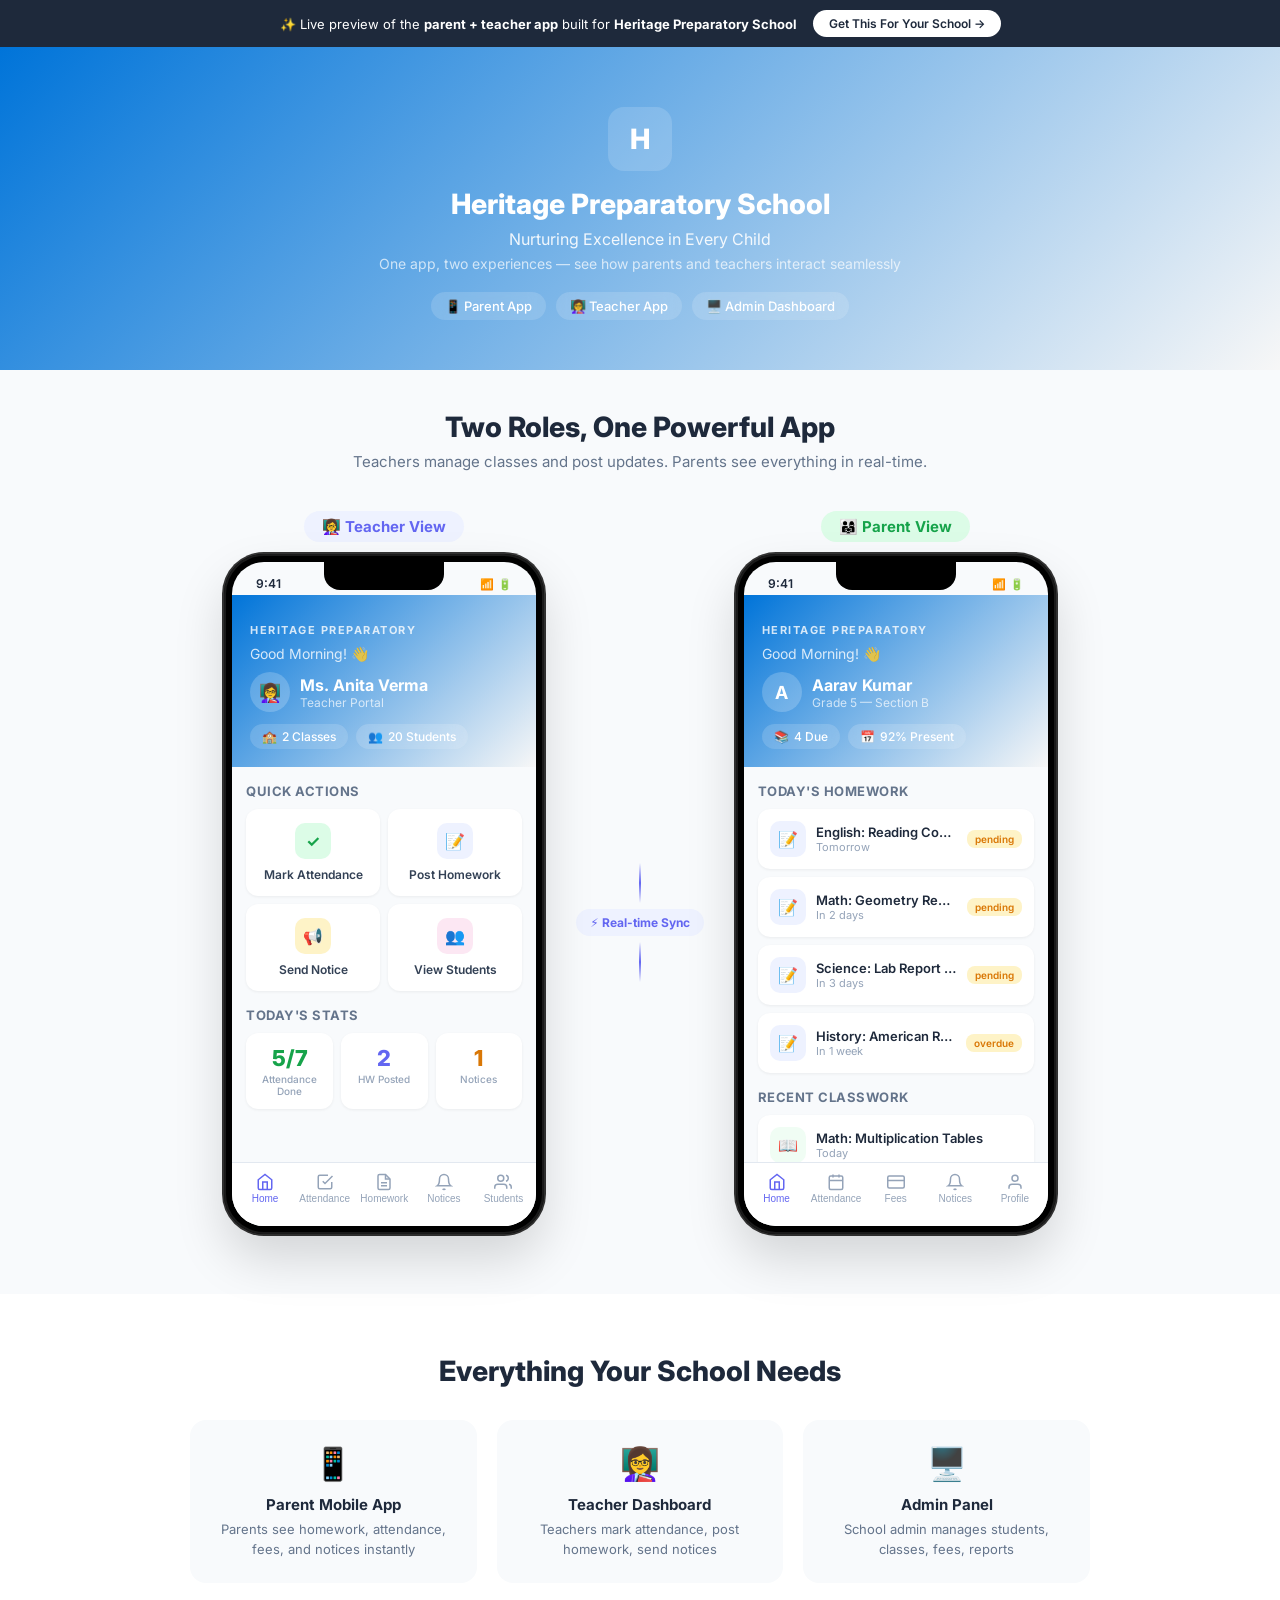
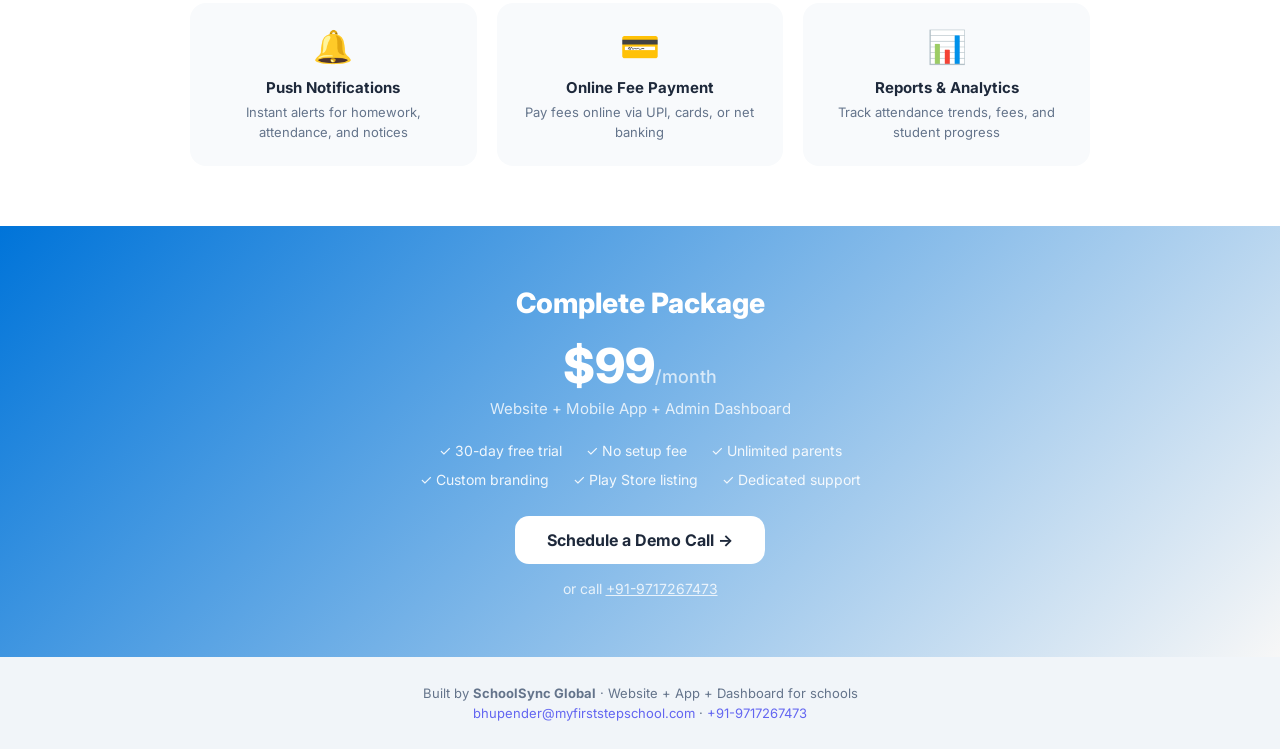
==== app/index.html @ 5dfe94e1 "Add app demo for Heritage Preparatory School" ====
<!DOCTYPE html>
<html lang="en">
<head>
  <meta charset="UTF-8">
  <meta name="viewport" content="width=device-width,initial-scale=1.0">
  <title>Heritage Preparatory School — App Preview</title>
  <meta name="description" content="See how the Heritage Preparatory School parent &amp; teacher app would look. Homework, attendance, fees, notices — all in one app.">
  <link rel="preconnect" href="https://fonts.googleapis.com">
  <link rel="preconnect" href="https://fonts.gstatic.com" crossorigin>
  <link href="https://fonts.googleapis.com/css2?family=Inter:wght@400;500;600;700;800&display=swap" rel="stylesheet">
  <link rel="stylesheet" href="/app/styles.css">
</head>
<body>
  <!-- Top banner -->
  <div class="demo-banner">
    <div class="banner-inner">
      <span>✨ Live preview of the <strong>parent + teacher app</strong> built for <strong>Heritage Preparatory School</strong></span>
      <a href="mailto:bhupender@myfirststepschool.com" class="banner-cta">Get This For Your School →</a>
    </div>
  </div>

  <!-- Hero section -->
  <div class="hero-section" style="background:linear-gradient(135deg,#0074D9,#F7F7F7)">
    <div class="hero-content">
      <div class="hero-logo" style="background:rgba(255,255,255,.15)">H</div>
      <h1>Heritage Preparatory School</h1>
      <p class="hero-tagline">Nurturing Excellence in Every Child</p>
      <p class="hero-desc">One app, two experiences — see how parents and teachers interact seamlessly</p>
      <div class="hero-badges">
        <span class="hero-badge">📱 Parent App</span>
        <span class="hero-badge">👩‍🏫 Teacher App</span>
        <span class="hero-badge">🖥️ Admin Dashboard</span>
      </div>
    </div>
  </div>

  <!-- Dual Phone Section -->
  <div class="phones-section">
    <div class="phones-header">
      <h2>Two Roles, One Powerful App</h2>
      <p>Teachers manage classes and post updates. Parents see everything in real-time.</p>
    </div>

    <div class="phones-container">
      <!-- TEACHER PHONE -->
      <div class="phone-wrapper">
        <div class="phone-label teacher-label">👩‍🏫 Teacher View</div>
        <div class="phone-frame" id="teacher-phone">
          <div class="phone-notch"></div>
          <div class="phone-screen">
            <div class="status-bar">
              <span class="time">9:41</span>
              <div class="status-icons"><span>📶</span><span>🔋</span></div>
            </div>

            <!-- Teacher: Dashboard -->
            <div class="app-screen active" data-screen="t-dashboard" data-phone="teacher">
              <div class="screen-hero" style="background:linear-gradient(135deg,#0074D9,#F7F7F7)">
                <div class="app-name-bar">Heritage Preparatory</div>
                <div class="hero-greeting">Good Morning! 👋</div>
                <div class="hero-student">
                  <div class="student-avatar">👩‍🏫</div>
                  <div>
                    <div class="student-name">Ms. Anita Verma</div>
                    <div class="student-class">Teacher Portal</div>
                  </div>
                </div>
                <div class="hero-chips">
                  <div class="glass-chip"><span>🏫</span> 2 Classes</div>
                  <div class="glass-chip"><span>👥</span> 20 Students</div>
                </div>
              </div>
              <div class="screen-body">
                <div class="section-label">Quick Actions</div>
                <div class="quick-actions">
                  <div class="action-card" data-goto="t-attendance">
                    <div class="action-icon" style="background:#DCFCE7;color:#16A34A">✓</div>
                    <span>Mark Attendance</span>
                  </div>
                  <div class="action-card" data-goto="t-homework">
                    <div class="action-icon" style="background:#EEF2FF;color:#6366F1">📝</div>
                    <span>Post Homework</span>
                  </div>
                  <div class="action-card" data-goto="t-notices">
                    <div class="action-icon" style="background:#FEF3C7;color:#D97706">📢</div>
                    <span>Send Notice</span>
                  </div>
                  <div class="action-card" data-goto="t-students">
                    <div class="action-icon" style="background:#FCE7F3;color:#DB2777">👥</div>
                    <span>View Students</span>
                  </div>
                </div>
                <div class="section-label" style="margin-top:16px">Today's Stats</div>
                <div class="stats-row">
                  <div class="stat-card"><div class="stat-num" style="color:#16A34A">5/7</div><div class="stat-lbl">Attendance Done</div></div>
                  <div class="stat-card"><div class="stat-num" style="color:#6366F1">2</div><div class="stat-lbl">HW Posted</div></div>
                  <div class="stat-card"><div class="stat-num" style="color:#D97706">1</div><div class="stat-lbl">Notices</div></div>
                </div>
              </div>
            </div>

            <!-- Teacher: Mark Attendance -->
            <div class="app-screen" data-screen="t-attendance" data-phone="teacher">
              <div class="screen-hero compact" style="background:linear-gradient(135deg,#0074D9,#F7F7F7)">
                <div class="app-name-bar">Heritage Preparatory</div>
                <div class="screen-title">Mark Attendance</div>
                <div class="screen-subtitle">Sunday, May 24, 2026</div>
              </div>
              <div class="screen-body">
                <div class="class-selector"><div class="class-chip active">Grade 3-A</div><div class="class-chip">Grade 3-B</div><div class="class-chip">Grade 4-A</div></div>
                <div class="attendance-toolbar">
                  <button class="att-btn present-btn">All Present</button>
                  <button class="att-btn absent-btn">All Absent</button>
                </div>
                <div id="teacher-attendance-list" class="card-list"></div>
              </div>
            </div>

            <!-- Teacher: Post Homework -->
            <div class="app-screen" data-screen="t-homework" data-phone="teacher">
              <div class="screen-hero compact" style="background:linear-gradient(135deg,#0074D9,#F7F7F7)">
                <div class="app-name-bar">Heritage Preparatory</div>
                <div class="screen-title">Homework</div>
                <div class="screen-subtitle">Post &amp; Manage</div>
              </div>
              <div class="screen-body">
                <div class="form-area">
                  <div class="form-group"><label class="form-label">Class</label><div class="form-select">Grade 3 — Section A</div></div>
                  <div class="form-group"><label class="form-label">Subject</label><div class="form-select">Mathematics</div></div>
                  <div class="form-group"><label class="form-label">Title</label><div class="form-input-demo">Chapter 5 — Fractions Practice</div></div>
                  <div class="form-group"><label class="form-label">Due Date</label><div class="form-input-demo">Tomorrow</div></div>
                  <button class="submit-btn" style="background:#0074D9">📤 Post Homework</button>
                </div>
                <div class="section-label" style="margin-top:16px">Recently Posted</div>
                <div id="teacher-hw-list" class="card-list"></div>
              </div>
            </div>

            <!-- Teacher: Send Notice -->
            <div class="app-screen" data-screen="t-notices" data-phone="teacher">
              <div class="screen-hero compact" style="background:linear-gradient(135deg,#0074D9,#F7F7F7)">
                <div class="app-name-bar">Heritage Preparatory</div>
                <div class="screen-title">Notices</div>
                <div class="screen-subtitle">Post Announcements</div>
              </div>
              <div class="screen-body">
                <div class="form-area">
                  <div class="form-group"><label class="form-label">Target</label><div class="class-selector"><div class="class-chip active">All Classes</div><div class="class-chip">3-A</div><div class="class-chip">3-B</div></div></div>
                  <div class="form-group"><label class="form-label">Title</label><div class="form-input-demo">Annual Day Celebration</div></div>
                  <div class="form-group"><label class="form-label">Message</label><div class="form-textarea-demo">Our Annual Day will be held on June 15th. All parents are invited.</div></div>
                  <button class="submit-btn" style="background:#0074D9">📢 Post Notice</button>
                </div>
                <div class="section-label" style="margin-top:16px">Recent</div>
                <div id="teacher-notices-list" class="card-list"></div>
              </div>
            </div>

            <!-- Teacher: Students -->
            <div class="app-screen" data-screen="t-students" data-phone="teacher">
              <div class="screen-hero compact" style="background:linear-gradient(135deg,#0074D9,#F7F7F7)">
                <div class="app-name-bar">Heritage Preparatory</div>
                <div class="screen-title">Students</div>
                <div class="screen-subtitle">Class Directory</div>
              </div>
              <div class="screen-body">
                <div class="class-selector"><div class="class-chip active">Grade 3-A</div><div class="class-chip">Grade 3-B</div><div class="class-chip">Grade 4-A</div></div>
                <div class="search-bar"><span>🔍</span><span class="search-text">Search students...</span></div>
                <div id="teacher-students-list" class="card-list"></div>
              </div>
            </div>

            <div class="tab-bar">
              <button class="tab active" data-tab="t-dashboard" data-phone="teacher"><svg width="20" height="20" viewBox="0 0 24 24" fill="none" stroke="currentColor" stroke-width="2"><path d="M3 9l9-7 9 7v11a2 2 0 01-2 2H5a2 2 0 01-2-2z"/><polyline points="9 22 9 12 15 12 15 22"/></svg><span>Home</span></button>
              <button class="tab" data-tab="t-attendance" data-phone="teacher"><svg width="20" height="20" viewBox="0 0 24 24" fill="none" stroke="currentColor" stroke-width="2"><path d="M9 11l3 3L22 4"/><path d="M21 12v7a2 2 0 01-2 2H5a2 2 0 01-2-2V5a2 2 0 012-2h11"/></svg><span>Attendance</span></button>
              <button class="tab" data-tab="t-homework" data-phone="teacher"><svg width="20" height="20" viewBox="0 0 24 24" fill="none" stroke="currentColor" stroke-width="2"><path d="M14 2H6a2 2 0 00-2 2v16a2 2 0 002 2h12a2 2 0 002-2V8z"/><polyline points="14 2 14 8 20 8"/><line x1="16" y1="13" x2="8" y2="13"/><line x1="16" y1="17" x2="8" y2="17"/></svg><span>Homework</span></button>
              <button class="tab" data-tab="t-notices" data-phone="teacher"><svg width="20" height="20" viewBox="0 0 24 24" fill="none" stroke="currentColor" stroke-width="2"><path d="M18 8A6 6 0 006 8c0 7-3 9-3 9h18s-3-2-3-9"/><path d="M13.73 21a2 2 0 01-3.46 0"/></svg><span>Notices</span></button>
              <button class="tab" data-tab="t-students" data-phone="teacher"><svg width="20" height="20" viewBox="0 0 24 24" fill="none" stroke="currentColor" stroke-width="2"><path d="M17 21v-2a4 4 0 00-4-4H5a4 4 0 00-4 4v2"/><circle cx="9" cy="7" r="4"/><path d="M23 21v-2a4 4 0 00-3-3.87"/><path d="M16 3.13a4 4 0 010 7.75"/></svg><span>Students</span></button>
            </div>
          </div>
        </div>
      </div>

      <!-- Sync indicator -->
      <div class="sync-arrow">
        <div class="sync-line"></div>
        <div class="sync-badge">⚡ Real-time Sync</div>
        <div class="sync-line"></div>
      </div>

      <!-- PARENT PHONE -->
      <div class="phone-wrapper">
        <div class="phone-label parent-label">👨‍👩‍👧 Parent View</div>
        <div class="phone-frame" id="parent-phone">
          <div class="phone-notch"></div>
          <div class="phone-screen">
            <div class="status-bar">
              <span class="time">9:41</span>
              <div class="status-icons"><span>📶</span><span>🔋</span></div>
            </div>

            <!-- Parent: Home -->
            <div class="app-screen active" data-screen="p-home" data-phone="parent">
              <div class="screen-hero" style="background:linear-gradient(135deg,#0074D9,#F7F7F7)">
                <div class="app-name-bar">Heritage Preparatory</div>
                <div class="hero-greeting">Good Morning! 👋</div>
                <div class="hero-student">
                  <div class="student-avatar">A</div>
                  <div><div class="student-name">Aarav Kumar</div><div class="student-class">Grade 5 — Section B</div></div>
                </div>
                <div class="hero-chips">
                  <div class="glass-chip"><span>📚</span> 4 Due</div>
                  <div class="glass-chip"><span>📅</span> 92% Present</div>
                </div>
              </div>
              <div class="screen-body">
                <div class="section-label">Today's Homework</div>
                <div id="homework-list" class="card-list"></div>
                <div class="section-label" style="margin-top:16px">Recent Classwork</div>
                <div id="classwork-list" class="card-list"></div>
              </div>
            </div>

            <!-- Parent: Attendance -->
            <div class="app-screen" data-screen="p-attendance" data-phone="parent">
              <div class="screen-hero compact" style="background:linear-gradient(135deg,#0074D9,#F7F7F7)">
                <div class="app-name-bar">Heritage Preparatory</div>
                <div class="screen-title">Attendance</div>
                <div class="screen-subtitle">May Summary</div>
              </div>
              <div class="screen-body">
                <div class="attendance-ring-area"><div class="ring-container"><svg class="progress-ring" viewBox="0 0 120 120"><circle class="ring-bg" cx="60" cy="60" r="52"/><circle class="ring-progress" cx="60" cy="60" r="52" stroke="#0074D9" stroke-dasharray="326.7" stroke-dashoffset="26"/></svg><div class="ring-label">92%</div></div></div>
                <div class="attendance-stats">
                  <div class="att-stat present"><div class="att-num">22</div><div class="att-label">Present</div></div>
                  <div class="att-stat absent"><div class="att-num">2</div><div class="att-label">Absent</div></div>
                  <div class="att-stat other"><div class="att-num">4</div><div class="att-label">Holiday</div></div>
                </div>
                <div class="section-label">Recent Absences</div>
                <div id="absences-list" class="card-list"></div>
              </div>
            </div>

            <!-- Parent: Fees -->
            <div class="app-screen" data-screen="p-fees" data-phone="parent">
              <div class="screen-hero compact" style="background:linear-gradient(135deg,#0074D9,#F7F7F7)">
                <div class="app-name-bar">Heritage Preparatory</div>
                <div class="screen-title">Fees</div>
                <div class="screen-subtitle">Payment Summary</div>
              </div>
              <div class="screen-body">
                <div class="fee-summary"><div class="fee-total"><div class="fee-amount">$2,050</div><div class="fee-label">Total This Term</div></div><div class="fee-chips"><div class="fee-chip paid"><span>✓</span> <span>2</span> Paid</div><div class="fee-chip pending"><span>!</span> <span>2</span> Pending</div></div></div>
                <div class="section-label">Fee Details</div>
                <div id="fees-list" class="card-list"></div>
              </div>
            </div>

            <!-- Parent: Notices -->
            <div class="app-screen" data-screen="p-notices" data-phone="parent">
              <div class="screen-hero compact" style="background:linear-gradient(135deg,#0074D9,#F7F7F7)">
                <div class="app-name-bar">Heritage Preparatory</div>
                <div class="screen-title">Notices</div>
                <div class="screen-subtitle">School Announcements</div>
              </div>
              <div class="screen-body"><div id="notices-list" class="card-list"></div></div>
            </div>

            <!-- Parent: Profile -->
            <div class="app-screen" data-screen="p-profile" data-phone="parent">
              <div class="screen-hero compact" style="background:linear-gradient(135deg,#0074D9,#F7F7F7)">
                <div class="app-name-bar">Heritage Preparatory</div>
                <div class="screen-title">Profile</div>
                <div class="screen-subtitle">Student Information</div>
              </div>
              <div class="screen-body">
                <div class="profile-header"><div class="profile-avatar" style="background:linear-gradient(135deg,#0074D9,#F7F7F7)">A</div><div class="profile-name">Aarav Kumar</div><div class="profile-class">Grade 5 — Section B · Roll No. 12</div></div>
                <div class="profile-details">
                  <div class="profile-row"><span class="profile-icon">🏫</span><div><div class="pd-label">School</div><div class="pd-value">Heritage Preparatory School</div></div></div>
                  <div class="profile-row"><span class="profile-icon">👨‍👩‍👧</span><div><div class="pd-label">Parent</div><div class="pd-value">Rahul Kumar</div></div></div>
                  <div class="profile-row"><span class="profile-icon">📞</span><div><div class="pd-label">Contact</div><div class="pd-value">+1 (404) 123-4567</div></div></div>
                  <div class="profile-row"><span class="profile-icon">📧</span><div><div class="pd-label">Email</div><div class="pd-value">rahulkumar@example.com</div></div></div>
                  <div class="profile-row"><span class="profile-icon">🩸</span><div><div class="pd-label">Blood Group</div><div class="pd-value">O+</div></div></div>
                </div>
              </div>
            </div>

            <div class="tab-bar">
              <button class="tab active" data-tab="p-home" data-phone="parent"><svg width="20" height="20" viewBox="0 0 24 24" fill="none" stroke="currentColor" stroke-width="2"><path d="M3 9l9-7 9 7v11a2 2 0 01-2 2H5a2 2 0 01-2-2z"/><polyline points="9 22 9 12 15 12 15 22"/></svg><span>Home</span></button>
              <button class="tab" data-tab="p-attendance" data-phone="parent"><svg width="20" height="20" viewBox="0 0 24 24" fill="none" stroke="currentColor" stroke-width="2"><rect x="3" y="4" width="18" height="18" rx="2" ry="2"/><line x1="16" y1="2" x2="16" y2="6"/><line x1="8" y1="2" x2="8" y2="6"/><line x1="3" y1="10" x2="21" y2="10"/></svg><span>Attendance</span></button>
              <button class="tab" data-tab="p-fees" data-phone="parent"><svg width="20" height="20" viewBox="0 0 24 24" fill="none" stroke="currentColor" stroke-width="2"><rect x="1" y="4" width="22" height="16" rx="2" ry="2"/><line x1="1" y1="10" x2="23" y2="10"/></svg><span>Fees</span></button>
              <button class="tab" data-tab="p-notices" data-phone="parent"><svg width="20" height="20" viewBox="0 0 24 24" fill="none" stroke="currentColor" stroke-width="2"><path d="M18 8A6 6 0 006 8c0 7-3 9-3 9h18s-3-2-3-9"/><path d="M13.73 21a2 2 0 01-3.46 0"/></svg><span>Notices</span></button>
              <button class="tab" data-tab="p-profile" data-phone="parent"><svg width="20" height="20" viewBox="0 0 24 24" fill="none" stroke="currentColor" stroke-width="2"><path d="M20 21v-2a4 4 0 00-4-4H8a4 4 0 00-4 4v2"/><circle cx="12" cy="7" r="4"/></svg><span>Profile</span></button>
            </div>
          </div>
        </div>
      </div>
    </div>
  </div>

  <!-- Features -->
  <div class="features-section">
    <div class="features-inner">
      <h2>Everything Your School Needs</h2>
      <div class="features-grid">
        <div class="feat-card"><div class="feat-icon">📱</div><h3>Parent Mobile App</h3><p>Parents see homework, attendance, fees, and notices instantly</p></div>
        <div class="feat-card"><div class="feat-icon">👩‍🏫</div><h3>Teacher Dashboard</h3><p>Teachers mark attendance, post homework, send notices</p></div>
        <div class="feat-card"><div class="feat-icon">🖥️</div><h3>Admin Panel</h3><p>School admin manages students, classes, fees, reports</p></div>
        <div class="feat-card"><div class="feat-icon">🔔</div><h3>Push Notifications</h3><p>Instant alerts for homework, attendance, and notices</p></div>
        <div class="feat-card"><div class="feat-icon">💳</div><h3>Online Fee Payment</h3><p>Pay fees online via UPI, cards, or net banking</p></div>
        <div class="feat-card"><div class="feat-icon">📊</div><h3>Reports &amp; Analytics</h3><p>Track attendance trends, fees, and student progress</p></div>
      </div>
    </div>
  </div>

  <!-- Pricing -->
  <div class="pricing-section" style="background:linear-gradient(135deg,#0074D9,#F7F7F7)">
    <div class="pricing-inner">
      <h2>Complete Package</h2>
      <div class="pricing-price">$99<span>/month</span></div>
      <p class="pricing-sub">Website + Mobile App + Admin Dashboard</p>
      <div class="pricing-features"><span>✓ 30-day free trial</span><span>✓ No setup fee</span><span>✓ Unlimited parents</span><span>✓ Custom branding</span><span>✓ Play Store listing</span><span>✓ Dedicated support</span></div>
      <a href="mailto:bhupender@myfirststepschool.com?subject=Demo%20for%20heritage-preparatory-school" class="cta-button-lg">Schedule a Demo Call →</a>
      <p class="pricing-phone">or call <a href="tel:+919717267473">+91-9717267473</a></p>
    </div>
  </div>

  <footer class="demo-footer">
    <div class="footer-inner">
      <p>Built by <strong>SchoolSync Global</strong> · Website + App + Dashboard for schools</p>
      <p><a href="mailto:bhupender@myfirststepschool.com">bhupender@myfirststepschool.com</a> · <a href="tel:+919717267473">+91-9717267473</a></p>
    </div>
  </footer>

  <script>window.__SCHOOL_CONFIG__ = {"homework":[{"subject":"English","title":"Reading Comprehension Exercise","due":"Tomorrow","status":"pending"},{"subject":"Math","title":"Geometry Review","due":"In 2 days","status":"pending"},{"subject":"Science","title":"Lab Report Submission","due":"In 3 days","status":"pending"},{"subject":"History","title":"American Revolution Project","due":"In 1 week","status":"overdue"}],"classwork":[{"subject":"Math","title":"Multiplication Tables","date":"Today"},{"subject":"Science","title":"Plant Life Cycle","date":"Yesterday"},{"subject":"English","title":"Reading Comprehension","date":"3 days ago"}],"absences":[{"date":"2024-03-10","reason":"Illness","status":"approved"},{"date":"2024-03-12","reason":"Family Emergency","status":"approved"}],"fees":[{"type":"Tuition","amount":"$1,200","due":"2024-04-01","status":"Paid"},{"type":"Transport","amount":"$150","due":"2024-04-01","status":"Pending"},{"type":"Activity","amount":"$200","due":"2024-04-15","status":"Pending"},{"type":"Books","amount":"₹500","due":"2024-04-15","status":"Paid"}],"notices":[{"title":"Spring Break Schedule","body":"Spring break will take place from March 24th to 31st. School will reopen on April 1st.","date":"2024-03-10"},{"title":"Parent Teacher Conference","body":"Parent-teacher conference will take place on March 25th. Please attend with your child.","date":"2024-03-15"},{"title":"New Policy Implementation","body":"New policy regarding lunch hours will be implemented from April 1st.","date":"2024-03-20"},{"title":"Student Council Election","body":"Student council election will take place on April 15th. Please nominate yourself or vote for your favorite candidate.","date":"2024-03-25"}],"teacher":{"students":[{"name":"Aarav Kumar","roll":15,"parent":"Kumar Family","color":"#FFA07A","textColor":"#000000"},{"name":"Aisha Patel","roll":22,"parent":"Patel Family","color":"#C9E4CA","textColor":"#000000"},{"name":"Caleb Lee","roll":18,"parent":"Lee Family","color":"#8BC34A","textColor":"#000000"}],"recentHomework":[{"subject":"Math","title":"Multiplication Tables","class":"Grade 5","date":"2024-03-15"},{"subject":"Science","title":"Plant Life Cycle","class":"Grade 5","date":"2024-03-18"},{"subject":"English","title":"Reading Comprehension","class":"Grade 5","date":"2024-03-20"}],"recentNotices":[{"title":"Spring Break Schedule","target":"All Students","date":"2024-03-24"},{"title":"Parent Teacher Conference","target":"Grade 5 Parents","date":"2024-03-25"}]}};</script>
  <script src="/app/app.js"></script>
</body>
</html>
---- app/styles.css ----
/* ==================== RESET & BASE ==================== */
*,*::before,*::after{box-sizing:border-box;margin:0;padding:0}
body{font-family:'Inter',system-ui,-apple-system,sans-serif;background:#f8fafc;color:#1e293b;-webkit-font-smoothing:antialiased}
a{color:inherit;text-decoration:none}

/* ==================== DEMO BANNER ==================== */
.demo-banner{background:#1e293b;color:#fff;padding:10px 20px;text-align:center;font-size:13px;position:sticky;top:0;z-index:100}
.banner-inner{max-width:900px;margin:0 auto;display:flex;align-items:center;justify-content:center;gap:16px;flex-wrap:wrap}
.banner-cta{background:#fff;color:#1e293b;padding:6px 16px;border-radius:20px;font-weight:600;font-size:12px;transition:transform .2s}
.banner-cta:hover{transform:scale(1.05)}

/* ==================== HERO SECTION ==================== */
.hero-section{padding:60px 20px 50px;text-align:center;color:#fff}
.hero-content{max-width:600px;margin:0 auto}
.hero-logo{width:64px;height:64px;border-radius:16px;display:inline-flex;align-items:center;justify-content:center;font-size:28px;font-weight:800;color:#fff;margin-bottom:16px}
.hero-section h1{font-size:28px;font-weight:800;margin-bottom:8px}
.hero-tagline{font-size:16px;opacity:.9;margin-bottom:6px}
.hero-desc{font-size:14px;opacity:.7;margin-bottom:20px}
.hero-badges{display:flex;gap:10px;justify-content:center;flex-wrap:wrap}
.hero-badge{background:rgba(255,255,255,.15);backdrop-filter:blur(8px);padding:6px 14px;border-radius:20px;font-size:13px;font-weight:500}

/* ==================== PHONES SECTION ==================== */
.phones-section{padding:40px 20px 60px;max-width:1100px;margin:0 auto}
.phones-header{text-align:center;margin-bottom:40px}
.phones-header h2{font-size:28px;font-weight:800;margin-bottom:8px}
.phones-header p{color:#64748b;font-size:15px}

.phones-container{display:flex;align-items:flex-start;justify-content:center;gap:24px;flex-wrap:wrap}
.phone-wrapper{display:flex;flex-direction:column;align-items:center;gap:12px}

/* Phone Labels */
.phone-label{font-size:15px;font-weight:700;padding:6px 18px;border-radius:20px;display:inline-flex;align-items:center;gap:6px}
.teacher-label{background:#EEF2FF;color:#6366F1}
.parent-label{background:#DCFCE7;color:#16A34A}

/* ==================== PHONE FRAME ==================== */
.phone-frame{width:320px;height:680px;background:#000;border-radius:40px;padding:8px;box-shadow:0 25px 50px rgba(0,0,0,.15),0 0 0 2px #333,inset 0 0 0 2px #1a1a1a;position:relative;overflow:hidden}
.phone-notch{position:absolute;top:8px;left:50%;transform:translateX(-50%);width:120px;height:28px;background:#000;border-radius:0 0 16px 16px;z-index:10}
.phone-screen{background:#f8fafc;border-radius:32px;height:100%;overflow:hidden;display:flex;flex-direction:column;position:relative}

/* Status Bar */
.status-bar{display:flex;justify-content:space-between;align-items:center;padding:14px 24px 4px;font-size:12px;font-weight:600;position:relative;z-index:5}
.status-icons{display:flex;gap:4px;font-size:11px}

/* ==================== APP SCREENS ==================== */
.app-screen{display:none;flex-direction:column;flex:1;overflow:hidden}
.app-screen.active{display:flex}

/* Screen Hero */
.screen-hero{color:#fff;padding:28px 18px 18px;position:relative}
.screen-hero.compact{padding:28px 18px 14px}
.app-name-bar{font-size:11px;font-weight:700;text-transform:uppercase;letter-spacing:1.5px;opacity:.8;margin-bottom:8px}
.screen-title{font-size:20px;font-weight:800}
.screen-subtitle{font-size:13px;opacity:.7;margin-top:2px}

.hero-greeting{font-size:14px;opacity:.8;margin-bottom:10px}
.hero-student{display:flex;align-items:center;gap:10px;margin-bottom:12px}
.student-avatar{width:40px;height:40px;border-radius:50%;background:rgba(255,255,255,.2);display:flex;align-items:center;justify-content:center;font-size:18px;font-weight:700}
.student-name{font-size:16px;font-weight:700}
.student-class{font-size:12px;opacity:.7}
.hero-chips{display:flex;gap:8px}
.glass-chip{background:rgba(255,255,255,.15);backdrop-filter:blur(8px);padding:5px 12px;border-radius:14px;font-size:12px;font-weight:500;display:flex;align-items:center;gap:5px}

/* Screen Body */
.screen-body{flex:1;overflow-y:auto;padding:16px 14px;-webkit-overflow-scrolling:touch}
.section-label{font-size:13px;font-weight:700;color:#64748b;text-transform:uppercase;letter-spacing:.5px;margin-bottom:10px}

/* ==================== TAB BAR ==================== */
.tab-bar{display:flex;background:#fff;border-top:1px solid #e2e8f0;padding:6px 4px 18px;gap:2px}
.tab{flex:1;display:flex;flex-direction:column;align-items:center;gap:2px;background:none;border:none;color:#94a3b8;font-size:10px;font-weight:500;padding:4px 0;cursor:pointer;transition:color .2s}
.tab.active{color:#6366F1}
.tab svg{width:18px;height:18px}

/* ==================== CARD LIST ==================== */
.card-list{display:flex;flex-direction:column;gap:8px}
.card-item{background:#fff;border-radius:12px;padding:12px;box-shadow:0 1px 3px rgba(0,0,0,.06);display:flex;align-items:center;gap:10px;transition:transform .15s}
.card-item:active{transform:scale(.98)}
.card-icon{width:36px;height:36px;border-radius:10px;display:flex;align-items:center;justify-content:center;font-size:16px;flex-shrink:0}
.card-content{flex:1;min-width:0}
.card-title{font-size:13px;font-weight:600;white-space:nowrap;overflow:hidden;text-overflow:ellipsis}
.card-sub{font-size:11px;color:#94a3b8}
.card-badge{font-size:10px;font-weight:600;padding:3px 8px;border-radius:8px;flex-shrink:0}

/* ==================== TEACHER: QUICK ACTIONS ==================== */
.quick-actions{display:grid;grid-template-columns:1fr 1fr;gap:8px}
.action-card{background:#fff;border-radius:12px;padding:14px 10px;display:flex;flex-direction:column;align-items:center;gap:8px;box-shadow:0 1px 3px rgba(0,0,0,.06);cursor:pointer;transition:transform .15s,box-shadow .15s}
.action-card:active{transform:scale(.96)}
.action-icon{width:36px;height:36px;border-radius:10px;display:flex;align-items:center;justify-content:center;font-size:16px;font-weight:700}
.action-card span{font-size:12px;font-weight:600;color:#334155}

/* ==================== TEACHER: STATS ROW ==================== */
.stats-row{display:grid;grid-template-columns:1fr 1fr 1fr;gap:8px}
.stat-card{background:#fff;border-radius:12px;padding:12px 8px;text-align:center;box-shadow:0 1px 3px rgba(0,0,0,.06)}
.stat-num{font-size:22px;font-weight:800}
.stat-lbl{font-size:10px;color:#94a3b8;font-weight:500;margin-top:2px}

/* ==================== TEACHER: CLASS SELECTOR ==================== */
.class-selector{display:flex;gap:6px;flex-wrap:wrap;margin-bottom:12px}
.class-chip{padding:6px 14px;border-radius:16px;font-size:12px;font-weight:600;background:#f1f5f9;color:#64748b;cursor:pointer;transition:all .2s}
.class-chip.active{background:#6366F1;color:#fff}

/* ==================== TEACHER: ATTENDANCE TOOLBAR ==================== */
.attendance-toolbar{display:flex;gap:8px;margin-bottom:12px}
.att-btn{flex:1;padding:8px;border:none;border-radius:10px;font-size:12px;font-weight:600;cursor:pointer;transition:opacity .2s}
.present-btn{background:#DCFCE7;color:#16A34A}
.absent-btn{background:#FEE2E2;color:#DC2626}

/* ==================== TEACHER: ATTENDANCE STUDENT ROW ==================== */
.attendance-row{display:flex;align-items:center;gap:10px;background:#fff;border-radius:12px;padding:10px 12px;margin-bottom:6px;box-shadow:0 1px 3px rgba(0,0,0,.06)}
.att-student-info{flex:1;min-width:0}
.att-student-name{font-size:13px;font-weight:600}
.att-student-roll{font-size:11px;color:#94a3b8}
.att-toggle{display:flex;gap:4px}
.att-toggle-btn{width:28px;height:28px;border:2px solid #e2e8f0;border-radius:8px;display:flex;align-items:center;justify-content:center;font-size:11px;font-weight:700;background:#fff;cursor:pointer;transition:all .2s}
.att-toggle-btn.sel-present{background:#DCFCE7;border-color:#16A34A;color:#16A34A}
.att-toggle-btn.sel-absent{background:#FEE2E2;border-color:#DC2626;color:#DC2626}
.att-toggle-btn.sel-late{background:#FEF3C7;border-color:#D97706;color:#D97706}

/* ==================== TEACHER: FORM ELEMENTS ==================== */
.form-area{display:flex;flex-direction:column;gap:12px}
.form-group{display:flex;flex-direction:column;gap:4px}
.form-label{font-size:11px;font-weight:600;color:#64748b;text-transform:uppercase;letter-spacing:.5px}
.form-select,.form-input-demo{background:#fff;border:1.5px solid #e2e8f0;border-radius:10px;padding:10px 12px;font-size:13px;color:#334155}
.form-textarea-demo{background:#fff;border:1.5px solid #e2e8f0;border-radius:10px;padding:10px 12px;font-size:12px;color:#334155;min-height:60px;line-height:1.5}
.submit-btn{border:none;color:#fff;padding:12px;border-radius:12px;font-size:14px;font-weight:700;cursor:pointer;transition:opacity .2s}
.submit-btn:active{opacity:.8}

/* Tab Pills */
.tab-pills{display:flex;gap:4px;background:#f1f5f9;border-radius:10px;padding:3px;margin-bottom:12px}
.pill{flex:1;text-align:center;padding:7px;border-radius:8px;font-size:12px;font-weight:600;color:#64748b;cursor:pointer;transition:all .2s}
.pill.active{background:#fff;color:#334155;box-shadow:0 1px 3px rgba(0,0,0,.1)}

/* ==================== TEACHER: SEARCH BAR ==================== */
.search-bar{display:flex;align-items:center;gap:8px;background:#fff;border:1.5px solid #e2e8f0;border-radius:12px;padding:10px 14px;margin-bottom:12px}
.search-text{font-size:13px;color:#94a3b8}

/* ==================== SYNC ARROW ==================== */
.sync-arrow{display:flex;flex-direction:column;align-items:center;gap:6px;padding:0 8px;align-self:center;margin-top:100px}
.sync-line{width:2px;height:40px;background:linear-gradient(180deg,transparent,#6366F1,transparent)}
.sync-badge{background:#EEF2FF;color:#6366F1;padding:6px 14px;border-radius:16px;font-size:12px;font-weight:700;white-space:nowrap;animation:syncPulse 2s ease-in-out infinite}
@keyframes syncPulse{0%,100%{opacity:.7;transform:scale(.97)}50%{opacity:1;transform:scale(1)}}

/* ==================== PARENT: ATTENDANCE RING ==================== */
.attendance-ring-area{display:flex;justify-content:center;margin:16px 0}
.ring-container{position:relative;width:120px;height:120px}
.progress-ring{width:100%;height:100%;transform:rotate(-90deg)}
.ring-bg{fill:none;stroke:#e2e8f0;stroke-width:8}
.ring-progress{fill:none;stroke-width:8;stroke-linecap:round;transition:stroke-dashoffset .8s ease}
.ring-label{position:absolute;top:50%;left:50%;transform:translate(-50%,-50%);font-size:24px;font-weight:800}
.attendance-stats{display:flex;justify-content:center;gap:24px;margin:16px 0}
.att-stat{text-align:center}
.att-num{font-size:20px;font-weight:800}
.att-label{font-size:11px;color:#94a3b8;font-weight:500}
.att-stat.present .att-num{color:#16A34A}
.att-stat.absent .att-num{color:#DC2626}
.att-stat.other .att-num{color:#6366F1}

/* ==================== PARENT: FEE SUMMARY ==================== */
.fee-summary{background:#fff;border-radius:16px;padding:20px;margin-bottom:16px;box-shadow:0 2px 8px rgba(0,0,0,.06);text-align:center}
.fee-amount{font-size:28px;font-weight:800;color:#1e293b}
.fee-label{font-size:12px;color:#94a3b8;margin-top:4px}
.fee-chips{display:flex;justify-content:center;gap:12px;margin-top:12px}
.fee-chip{display:flex;align-items:center;gap:6px;padding:6px 12px;border-radius:12px;font-size:12px;font-weight:600}
.fee-chip.paid{background:#DCFCE7;color:#16A34A}
.fee-chip.pending{background:#FEE2E2;color:#DC2626}

/* ==================== PARENT: PROFILE ==================== */
.profile-header{text-align:center;padding:16px 0 20px}
.profile-avatar{width:64px;height:64px;border-radius:50%;display:inline-flex;align-items:center;justify-content:center;font-size:24px;font-weight:800;color:#fff;margin-bottom:10px}
.profile-name{font-size:18px;font-weight:700}
.profile-class{font-size:13px;color:#64748b;margin-top:2px}
.profile-details{display:flex;flex-direction:column;gap:1px;background:#e2e8f0;border-radius:14px;overflow:hidden}
.profile-row{display:flex;align-items:center;gap:12px;padding:14px;background:#fff}
.profile-icon{font-size:18px;flex-shrink:0}
.pd-label{font-size:11px;color:#94a3b8;font-weight:500}
.pd-value{font-size:13px;font-weight:600}

/* ==================== FEATURES SECTION ==================== */
.features-section{padding:60px 20px;background:#fff}
.features-inner{max-width:900px;margin:0 auto;text-align:center}
.features-inner h2{font-size:28px;font-weight:800;margin-bottom:32px}
.features-grid{display:grid;grid-template-columns:repeat(3,1fr);gap:20px}
.feat-card{background:#f8fafc;border-radius:16px;padding:24px 20px;text-align:center;transition:transform .2s,box-shadow .2s}
.feat-card:hover{transform:translateY(-4px);box-shadow:0 8px 24px rgba(0,0,0,.08)}
.feat-icon{font-size:32px;margin-bottom:12px}
.feat-card h3{font-size:15px;font-weight:700;margin-bottom:6px}
.feat-card p{font-size:13px;color:#64748b;line-height:1.5}

/* ==================== PRICING SECTION ==================== */
.pricing-section{padding:60px 20px;color:#fff;text-align:center}
.pricing-inner{max-width:500px;margin:0 auto}
.pricing-inner h2{font-size:28px;font-weight:800;margin-bottom:16px}
.pricing-price{font-size:48px;font-weight:800;margin-bottom:4px}
.pricing-price span{font-size:18px;opacity:.7;font-weight:500}
.pricing-sub{font-size:15px;opacity:.8;margin-bottom:24px}
.pricing-features{display:flex;flex-wrap:wrap;justify-content:center;gap:12px 24px;margin-bottom:28px;font-size:14px;opacity:.9}
.cta-button-lg{display:inline-block;background:#fff;color:#1e293b;padding:14px 32px;border-radius:14px;font-size:16px;font-weight:700;transition:transform .2s}
.cta-button-lg:hover{transform:scale(1.05)}
.pricing-phone{margin-top:16px;font-size:14px;opacity:.8}
.pricing-phone a{text-decoration:underline}

/* ==================== FOOTER ==================== */
.demo-footer{padding:24px 20px;text-align:center;background:#f1f5f9}
.footer-inner p{font-size:13px;color:#64748b;margin:4px 0}
.footer-inner a{color:#6366F1}

/* ==================== RESPONSIVE ==================== */
@media(max-width:840px){
  .phones-container{flex-direction:column;align-items:center}
  .sync-arrow{flex-direction:row;margin-top:0;padding:8px 0}
  .sync-line{width:40px;height:2px}
  .features-grid{grid-template-columns:1fr 1fr}
}
@media(max-width:500px){
  .phone-frame{width:290px;height:620px}
  .hero-section h1{font-size:22px}
  .features-grid{grid-template-columns:1fr}
  .pricing-price{font-size:36px}
}
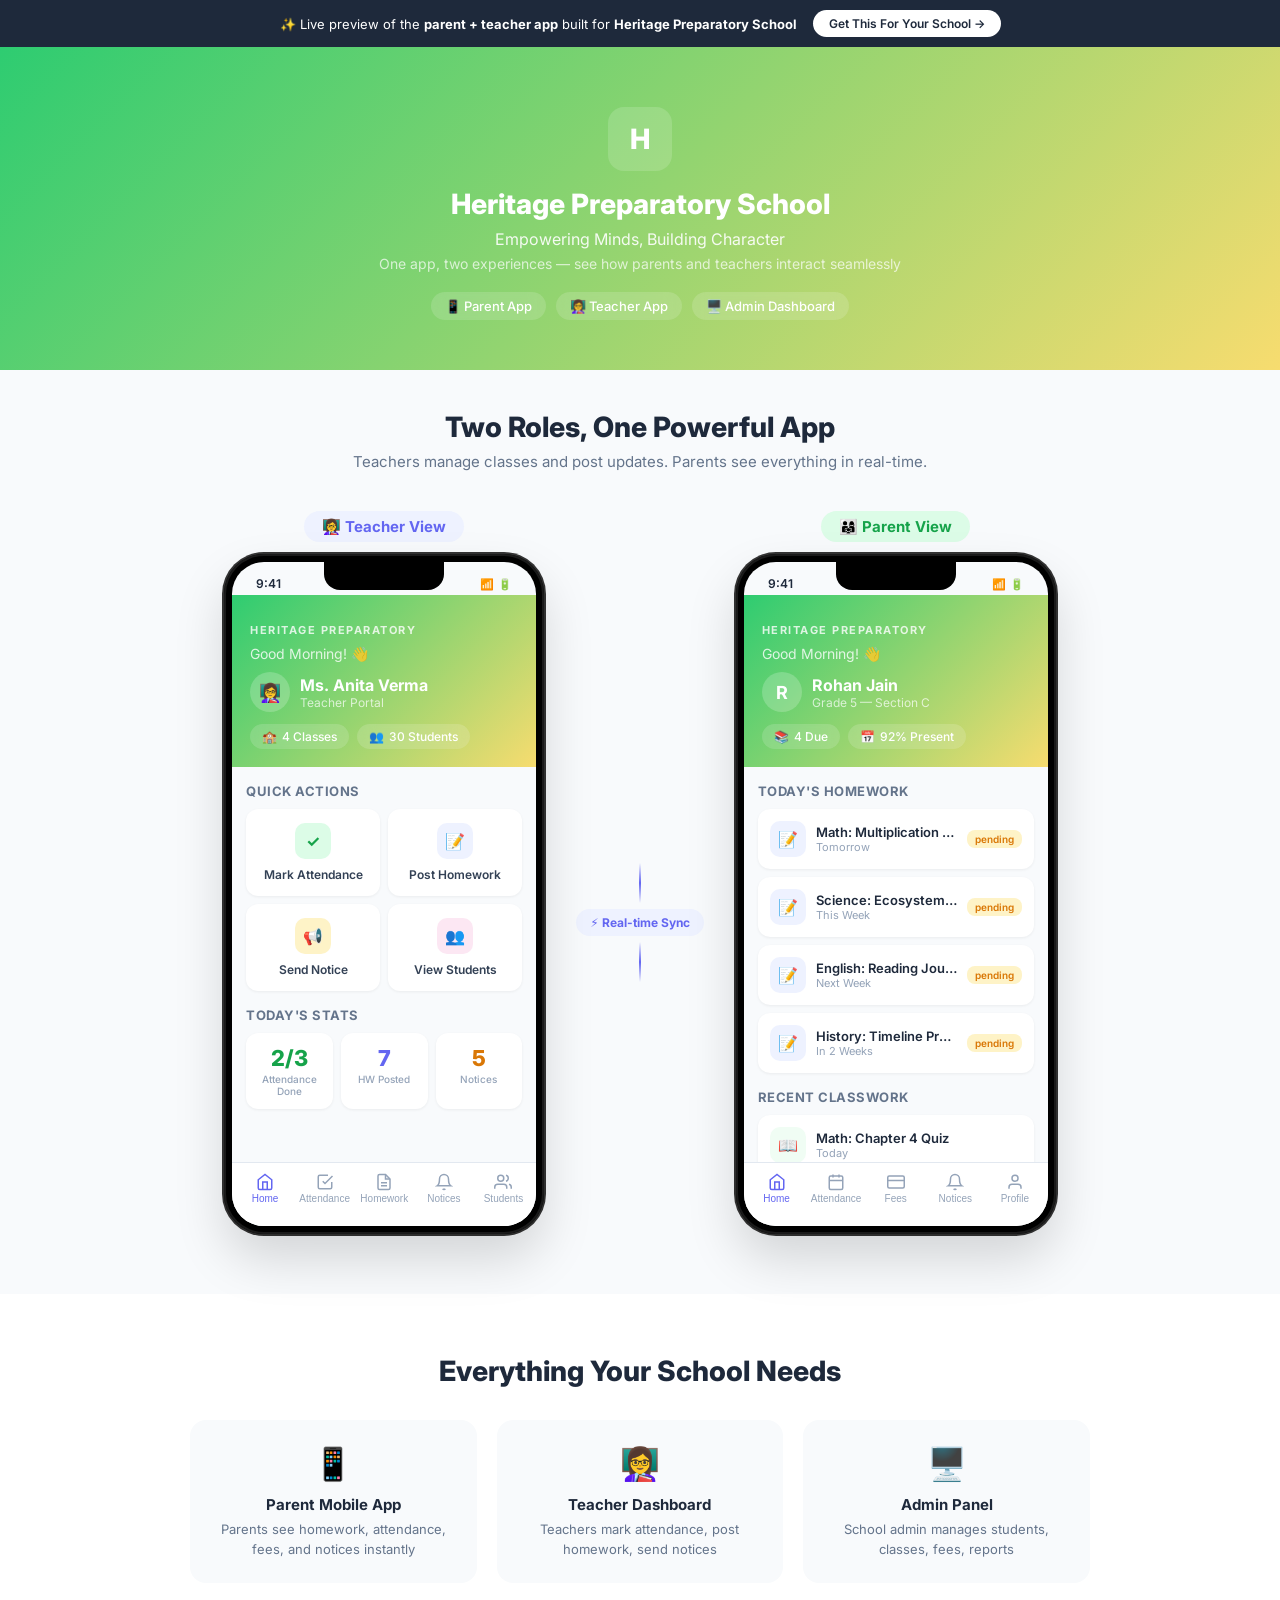
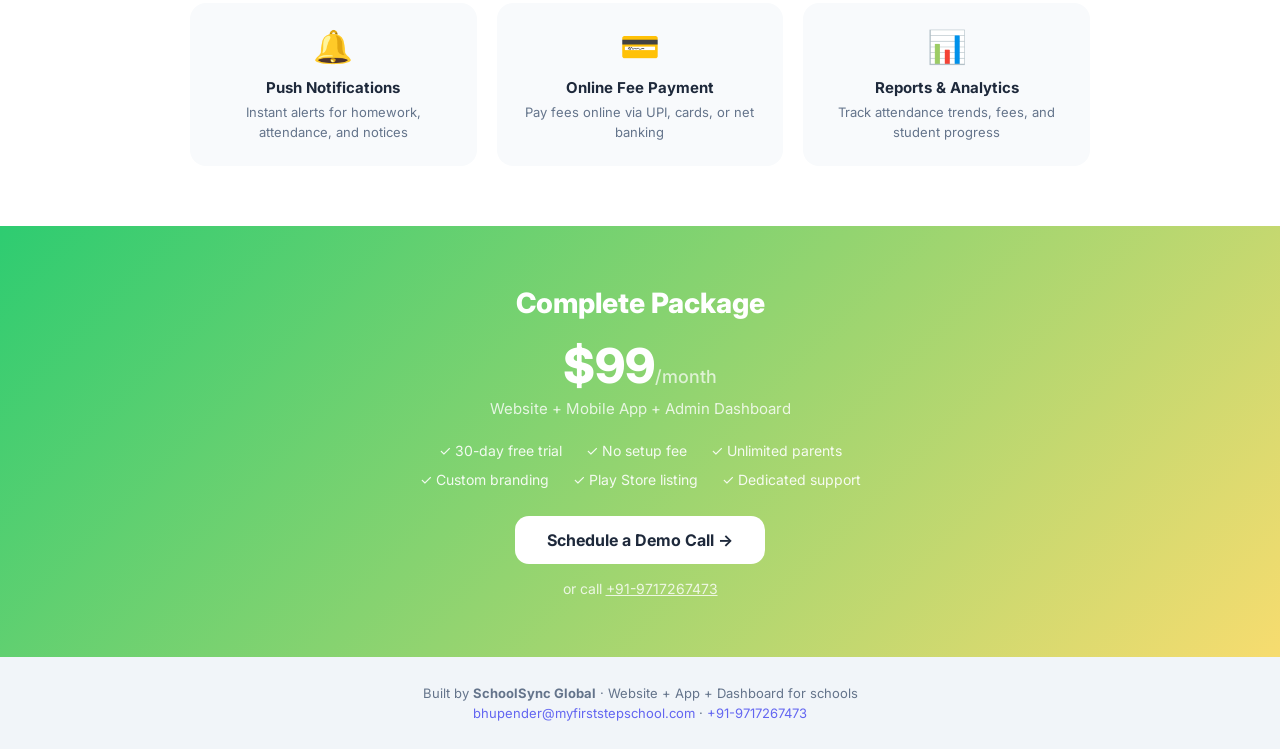
==== commit 5eb12d9d: "Add app demo for Heritage Preparatory School" ====
--- a/app/index.html
+++ b/app/index.html
@@ -20,11 +20,11 @@
   </div>
 
   <!-- Hero section -->
-  <div class="hero-section" style="background:linear-gradient(135deg,#0074D9,#F7F7F7)">
+  <div class="hero-section" style="background:linear-gradient(135deg,#2ECC71,#F7DC6F)">
     <div class="hero-content">
       <div class="hero-logo" style="background:rgba(255,255,255,.15)">H</div>
       <h1>Heritage Preparatory School</h1>
-      <p class="hero-tagline">Nurturing Excellence in Every Child</p>
+      <p class="hero-tagline">Empowering Minds, Building Character</p>
       <p class="hero-desc">One app, two experiences — see how parents and teachers interact seamlessly</p>
       <div class="hero-badges">
         <span class="hero-badge">📱 Parent App</span>
@@ -55,7 +55,7 @@
 
             <!-- Teacher: Dashboard -->
             <div class="app-screen active" data-screen="t-dashboard" data-phone="teacher">
-              <div class="screen-hero" style="background:linear-gradient(135deg,#0074D9,#F7F7F7)">
+              <div class="screen-hero" style="background:linear-gradient(135deg,#2ECC71,#F7DC6F)">
                 <div class="app-name-bar">Heritage Preparatory</div>
                 <div class="hero-greeting">Good Morning! 👋</div>
                 <div class="hero-student">
@@ -66,8 +66,8 @@
                   </div>
                 </div>
                 <div class="hero-chips">
-                  <div class="glass-chip"><span>🏫</span> 2 Classes</div>
-                  <div class="glass-chip"><span>👥</span> 20 Students</div>
+                  <div class="glass-chip"><span>🏫</span> 4 Classes</div>
+                  <div class="glass-chip"><span>👥</span> 30 Students</div>
                 </div>
               </div>
               <div class="screen-body">
@@ -92,19 +92,19 @@
                 </div>
                 <div class="section-label" style="margin-top:16px">Today's Stats</div>
                 <div class="stats-row">
-                  <div class="stat-card"><div class="stat-num" style="color:#16A34A">5/7</div><div class="stat-lbl">Attendance Done</div></div>
-                  <div class="stat-card"><div class="stat-num" style="color:#6366F1">2</div><div class="stat-lbl">HW Posted</div></div>
-                  <div class="stat-card"><div class="stat-num" style="color:#D97706">1</div><div class="stat-lbl">Notices</div></div>
+                  <div class="stat-card"><div class="stat-num" style="color:#16A34A">2/3</div><div class="stat-lbl">Attendance Done</div></div>
+                  <div class="stat-card"><div class="stat-num" style="color:#6366F1">7</div><div class="stat-lbl">HW Posted</div></div>
+                  <div class="stat-card"><div class="stat-num" style="color:#D97706">5</div><div class="stat-lbl">Notices</div></div>
                 </div>
               </div>
             </div>
 
             <!-- Teacher: Mark Attendance -->
             <div class="app-screen" data-screen="t-attendance" data-phone="teacher">
-              <div class="screen-hero compact" style="background:linear-gradient(135deg,#0074D9,#F7F7F7)">
+              <div class="screen-hero compact" style="background:linear-gradient(135deg,#2ECC71,#F7DC6F)">
                 <div class="app-name-bar">Heritage Preparatory</div>
                 <div class="screen-title">Mark Attendance</div>
-                <div class="screen-subtitle">Sunday, May 24, 2026</div>
+                <div class="screen-subtitle">Monday, May 25, 2026</div>
               </div>
               <div class="screen-body">
                 <div class="class-selector"><div class="class-chip active">Grade 3-A</div><div class="class-chip">Grade 3-B</div><div class="class-chip">Grade 4-A</div></div>
@@ -118,7 +118,7 @@
 
             <!-- Teacher: Post Homework -->
             <div class="app-screen" data-screen="t-homework" data-phone="teacher">
-              <div class="screen-hero compact" style="background:linear-gradient(135deg,#0074D9,#F7F7F7)">
+              <div class="screen-hero compact" style="background:linear-gradient(135deg,#2ECC71,#F7DC6F)">
                 <div class="app-name-bar">Heritage Preparatory</div>
                 <div class="screen-title">Homework</div>
                 <div class="screen-subtitle">Post &amp; Manage</div>
@@ -129,7 +129,7 @@
                   <div class="form-group"><label class="form-label">Subject</label><div class="form-select">Mathematics</div></div>
                   <div class="form-group"><label class="form-label">Title</label><div class="form-input-demo">Chapter 5 — Fractions Practice</div></div>
                   <div class="form-group"><label class="form-label">Due Date</label><div class="form-input-demo">Tomorrow</div></div>
-                  <button class="submit-btn" style="background:#0074D9">📤 Post Homework</button>
+                  <button class="submit-btn" style="background:#2ECC71">📤 Post Homework</button>
                 </div>
                 <div class="section-label" style="margin-top:16px">Recently Posted</div>
                 <div id="teacher-hw-list" class="card-list"></div>
@@ -138,7 +138,7 @@
 
             <!-- Teacher: Send Notice -->
             <div class="app-screen" data-screen="t-notices" data-phone="teacher">
-              <div class="screen-hero compact" style="background:linear-gradient(135deg,#0074D9,#F7F7F7)">
+              <div class="screen-hero compact" style="background:linear-gradient(135deg,#2ECC71,#F7DC6F)">
                 <div class="app-name-bar">Heritage Preparatory</div>
                 <div class="screen-title">Notices</div>
                 <div class="screen-subtitle">Post Announcements</div>
@@ -148,7 +148,7 @@
                   <div class="form-group"><label class="form-label">Target</label><div class="class-selector"><div class="class-chip active">All Classes</div><div class="class-chip">3-A</div><div class="class-chip">3-B</div></div></div>
                   <div class="form-group"><label class="form-label">Title</label><div class="form-input-demo">Annual Day Celebration</div></div>
                   <div class="form-group"><label class="form-label">Message</label><div class="form-textarea-demo">Our Annual Day will be held on June 15th. All parents are invited.</div></div>
-                  <button class="submit-btn" style="background:#0074D9">📢 Post Notice</button>
+                  <button class="submit-btn" style="background:#2ECC71">📢 Post Notice</button>
                 </div>
                 <div class="section-label" style="margin-top:16px">Recent</div>
                 <div id="teacher-notices-list" class="card-list"></div>
@@ -157,7 +157,7 @@
 
             <!-- Teacher: Students -->
             <div class="app-screen" data-screen="t-students" data-phone="teacher">
-              <div class="screen-hero compact" style="background:linear-gradient(135deg,#0074D9,#F7F7F7)">
+              <div class="screen-hero compact" style="background:linear-gradient(135deg,#2ECC71,#F7DC6F)">
                 <div class="app-name-bar">Heritage Preparatory</div>
                 <div class="screen-title">Students</div>
                 <div class="screen-subtitle">Class Directory</div>
@@ -200,12 +200,12 @@
 
             <!-- Parent: Home -->
             <div class="app-screen active" data-screen="p-home" data-phone="parent">
-              <div class="screen-hero" style="background:linear-gradient(135deg,#0074D9,#F7F7F7)">
+              <div class="screen-hero" style="background:linear-gradient(135deg,#2ECC71,#F7DC6F)">
                 <div class="app-name-bar">Heritage Preparatory</div>
                 <div class="hero-greeting">Good Morning! 👋</div>
                 <div class="hero-student">
-                  <div class="student-avatar">A</div>
-                  <div><div class="student-name">Aarav Kumar</div><div class="student-class">Grade 5 — Section B</div></div>
+                  <div class="student-avatar">R</div>
+                  <div><div class="student-name">Rohan Jain</div><div class="student-class">Grade 5 — Section C</div></div>
                 </div>
                 <div class="hero-chips">
                   <div class="glass-chip"><span>📚</span> 4 Due</div>
@@ -222,13 +222,13 @@
 
             <!-- Parent: Attendance -->
             <div class="app-screen" data-screen="p-attendance" data-phone="parent">
-              <div class="screen-hero compact" style="background:linear-gradient(135deg,#0074D9,#F7F7F7)">
+              <div class="screen-hero compact" style="background:linear-gradient(135deg,#2ECC71,#F7DC6F)">
                 <div class="app-name-bar">Heritage Preparatory</div>
                 <div class="screen-title">Attendance</div>
                 <div class="screen-subtitle">May Summary</div>
               </div>
               <div class="screen-body">
-                <div class="attendance-ring-area"><div class="ring-container"><svg class="progress-ring" viewBox="0 0 120 120"><circle class="ring-bg" cx="60" cy="60" r="52"/><circle class="ring-progress" cx="60" cy="60" r="52" stroke="#0074D9" stroke-dasharray="326.7" stroke-dashoffset="26"/></svg><div class="ring-label">92%</div></div></div>
+                <div class="attendance-ring-area"><div class="ring-container"><svg class="progress-ring" viewBox="0 0 120 120"><circle class="ring-bg" cx="60" cy="60" r="52"/><circle class="ring-progress" cx="60" cy="60" r="52" stroke="#2ECC71" stroke-dasharray="326.7" stroke-dashoffset="26"/></svg><div class="ring-label">92%</div></div></div>
                 <div class="attendance-stats">
                   <div class="att-stat present"><div class="att-num">22</div><div class="att-label">Present</div></div>
                   <div class="att-stat absent"><div class="att-num">2</div><div class="att-label">Absent</div></div>
@@ -241,13 +241,13 @@
 
             <!-- Parent: Fees -->
             <div class="app-screen" data-screen="p-fees" data-phone="parent">
-              <div class="screen-hero compact" style="background:linear-gradient(135deg,#0074D9,#F7F7F7)">
+              <div class="screen-hero compact" style="background:linear-gradient(135deg,#2ECC71,#F7DC6F)">
                 <div class="app-name-bar">Heritage Preparatory</div>
                 <div class="screen-title">Fees</div>
                 <div class="screen-subtitle">Payment Summary</div>
               </div>
               <div class="screen-body">
-                <div class="fee-summary"><div class="fee-total"><div class="fee-amount">$2,050</div><div class="fee-label">Total This Term</div></div><div class="fee-chips"><div class="fee-chip paid"><span>✓</span> <span>2</span> Paid</div><div class="fee-chip pending"><span>!</span> <span>2</span> Pending</div></div></div>
+                <div class="fee-summary"><div class="fee-total"><div class="fee-amount">$2,300</div><div class="fee-label">Total This Term</div></div><div class="fee-chips"><div class="fee-chip paid"><span>✓</span> <span>1</span> Paid</div><div class="fee-chip pending"><span>!</span> <span>3</span> Pending</div></div></div>
                 <div class="section-label">Fee Details</div>
                 <div id="fees-list" class="card-list"></div>
               </div>
@@ -255,7 +255,7 @@
 
             <!-- Parent: Notices -->
             <div class="app-screen" data-screen="p-notices" data-phone="parent">
-              <div class="screen-hero compact" style="background:linear-gradient(135deg,#0074D9,#F7F7F7)">
+              <div class="screen-hero compact" style="background:linear-gradient(135deg,#2ECC71,#F7DC6F)">
                 <div class="app-name-bar">Heritage Preparatory</div>
                 <div class="screen-title">Notices</div>
                 <div class="screen-subtitle">School Announcements</div>
@@ -265,18 +265,18 @@
 
             <!-- Parent: Profile -->
             <div class="app-screen" data-screen="p-profile" data-phone="parent">
-              <div class="screen-hero compact" style="background:linear-gradient(135deg,#0074D9,#F7F7F7)">
+              <div class="screen-hero compact" style="background:linear-gradient(135deg,#2ECC71,#F7DC6F)">
                 <div class="app-name-bar">Heritage Preparatory</div>
                 <div class="screen-title">Profile</div>
                 <div class="screen-subtitle">Student Information</div>
               </div>
               <div class="screen-body">
-                <div class="profile-header"><div class="profile-avatar" style="background:linear-gradient(135deg,#0074D9,#F7F7F7)">A</div><div class="profile-name">Aarav Kumar</div><div class="profile-class">Grade 5 — Section B · Roll No. 12</div></div>
+                <div class="profile-header"><div class="profile-avatar" style="background:linear-gradient(135deg,#2ECC71,#F7DC6F)">R</div><div class="profile-name">Rohan Jain</div><div class="profile-class">Grade 5 — Section C · Roll No. 12</div></div>
                 <div class="profile-details">
                   <div class="profile-row"><span class="profile-icon">🏫</span><div><div class="pd-label">School</div><div class="pd-value">Heritage Preparatory School</div></div></div>
-                  <div class="profile-row"><span class="profile-icon">👨‍👩‍👧</span><div><div class="pd-label">Parent</div><div class="pd-value">Rahul Kumar</div></div></div>
-                  <div class="profile-row"><span class="profile-icon">📞</span><div><div class="pd-label">Contact</div><div class="pd-value">+1 (404) 123-4567</div></div></div>
-                  <div class="profile-row"><span class="profile-icon">📧</span><div><div class="pd-label">Email</div><div class="pd-value">rahulkumar@example.com</div></div></div>
+                  <div class="profile-row"><span class="profile-icon">👨‍👩‍👧</span><div><div class="pd-label">Parent</div><div class="pd-value">Ramesh Jain</div></div></div>
+                  <div class="profile-row"><span class="profile-icon">📞</span><div><div class="pd-label">Contact</div><div class="pd-value">1234567890</div></div></div>
+                  <div class="profile-row"><span class="profile-icon">📧</span><div><div class="pd-label">Email</div><div class="pd-value">rameshjain@example.com</div></div></div>
                   <div class="profile-row"><span class="profile-icon">🩸</span><div><div class="pd-label">Blood Group</div><div class="pd-value">O+</div></div></div>
                 </div>
               </div>
@@ -311,7 +311,7 @@
   </div>
 
   <!-- Pricing -->
-  <div class="pricing-section" style="background:linear-gradient(135deg,#0074D9,#F7F7F7)">
+  <div class="pricing-section" style="background:linear-gradient(135deg,#2ECC71,#F7DC6F)">
     <div class="pricing-inner">
       <h2>Complete Package</h2>
       <div class="pricing-price">$99<span>/month</span></div>
@@ -329,7 +329,7 @@
     </div>
   </footer>
 
-  <script>window.__SCHOOL_CONFIG__ = {"homework":[{"subject":"English","title":"Reading Comprehension Exercise","due":"Tomorrow","status":"pending"},{"subject":"Math","title":"Geometry Review","due":"In 2 days","status":"pending"},{"subject":"Science","title":"Lab Report Submission","due":"In 3 days","status":"pending"},{"subject":"History","title":"American Revolution Project","due":"In 1 week","status":"overdue"}],"classwork":[{"subject":"Math","title":"Multiplication Tables","date":"Today"},{"subject":"Science","title":"Plant Life Cycle","date":"Yesterday"},{"subject":"English","title":"Reading Comprehension","date":"3 days ago"}],"absences":[{"date":"2024-03-10","reason":"Illness","status":"approved"},{"date":"2024-03-12","reason":"Family Emergency","status":"approved"}],"fees":[{"type":"Tuition","amount":"$1,200","due":"2024-04-01","status":"Paid"},{"type":"Transport","amount":"$150","due":"2024-04-01","status":"Pending"},{"type":"Activity","amount":"$200","due":"2024-04-15","status":"Pending"},{"type":"Books","amount":"₹500","due":"2024-04-15","status":"Paid"}],"notices":[{"title":"Spring Break Schedule","body":"Spring break will take place from March 24th to 31st. School will reopen on April 1st.","date":"2024-03-10"},{"title":"Parent Teacher Conference","body":"Parent-teacher conference will take place on March 25th. Please attend with your child.","date":"2024-03-15"},{"title":"New Policy Implementation","body":"New policy regarding lunch hours will be implemented from April 1st.","date":"2024-03-20"},{"title":"Student Council Election","body":"Student council election will take place on April 15th. Please nominate yourself or vote for your favorite candidate.","date":"2024-03-25"}],"teacher":{"students":[{"name":"Aarav Kumar","roll":15,"parent":"Kumar Family","color":"#FFA07A","textColor":"#000000"},{"name":"Aisha Patel","roll":22,"parent":"Patel Family","color":"#C9E4CA","textColor":"#000000"},{"name":"Caleb Lee","roll":18,"parent":"Lee Family","color":"#8BC34A","textColor":"#000000"}],"recentHomework":[{"subject":"Math","title":"Multiplication Tables","class":"Grade 5","date":"2024-03-15"},{"subject":"Science","title":"Plant Life Cycle","class":"Grade 5","date":"2024-03-18"},{"subject":"English","title":"Reading Comprehension","class":"Grade 5","date":"2024-03-20"}],"recentNotices":[{"title":"Spring Break Schedule","target":"All Students","date":"2024-03-24"},{"title":"Parent Teacher Conference","target":"Grade 5 Parents","date":"2024-03-25"}]}};</script>
+  <script>window.__SCHOOL_CONFIG__ = {"homework":[{"subject":"Math","title":"Multiplication Tables Practice","due":"Tomorrow","status":"pending"},{"subject":"Science","title":"Ecosystem Project","due":"This Week","status":"pending"},{"subject":"English","title":"Reading Journal","due":"Next Week","status":"pending"},{"subject":"History","title":"Timeline Project","due":"In 2 Weeks","status":"pending"}],"classwork":[{"subject":"Math","title":"Chapter 4 Quiz","date":"Today"},{"subject":"Science","title":"Lab Experiment","date":"Yesterday"},{"subject":"English","title":"Reading Comprehension","date":"Yesterday"}],"absences":[{"date":"2024-04-10","reason":"Illness","status":"approved"},{"date":"2024-04-12","reason":"Family Emergency","status":"approved"}],"fees":[{"type":"Tuition","amount":"$1200.00","due":"2024-05-01","status":"Paid"},{"type":"Activity Fee","amount":"$100.00","due":"2024-04-15","status":"Pending"},{"type":"Transport Fee","amount":"$200.00","due":"2024-04-20","status":"Pending"},{"type":"Books Fee","amount":"₹ 800.00","due":"2024-04-25","status":"Pending"}],"notices":[{"title":"Spring Break Schedule","body":"The school will be closed from March 20 to 24 for Spring Break. Students are expected to return on March 25.","date":"2024-03-10"},{"title":"Parent-Teacher Conferences","body":"Parent-teacher conferences will be held on March 25. Please schedule a meeting with your child's teacher.","date":"2024-03-15"},{"title":"School Closure","body":"The school will be closed on March 18 due to inclement weather.","date":"2024-03-17"},{"title":"Summer Camp Registration","body":"Summer camp registration is now open. Please register your child on the school website.","date":"2024-03-20"}],"teacher":{"students":[{"name":"Emily Chen","roll":101,"parent":"Jen Chen","color":"#FF69B4","textColor":"#FFFFFF"},{"name":"Aryan Patel","roll":102,"parent":"Sunita Patel","color":"#008000","textColor":"#FFFFFF"},{"name":"Sophia Davis","roll":103,"parent":"Mike Davis","color":"#808080","textColor":"#FFFFFF"}],"recentHomework":[{"subject":"Math","title":"Chapter 5 Assignment","class":"Grade 5","date":"2024-04-15"},{"subject":"Science","title":"Lab Report","class":"Grade 5","date":"2024-04-17"},{"subject":"English","title":"Reading Comprehension","class":"Grade 5","date":"2024-04-19"}],"recentNotices":[{"title":"Spring Break Schedule","target":"All Students","date":"2024-03-20"},{"title":"Parent-Teacher Conferences","target":"Parents of Grade 5 Students","date":"2024-03-25"}]}};</script>
   <script src="/app/app.js"></script>
 </body>
 </html>
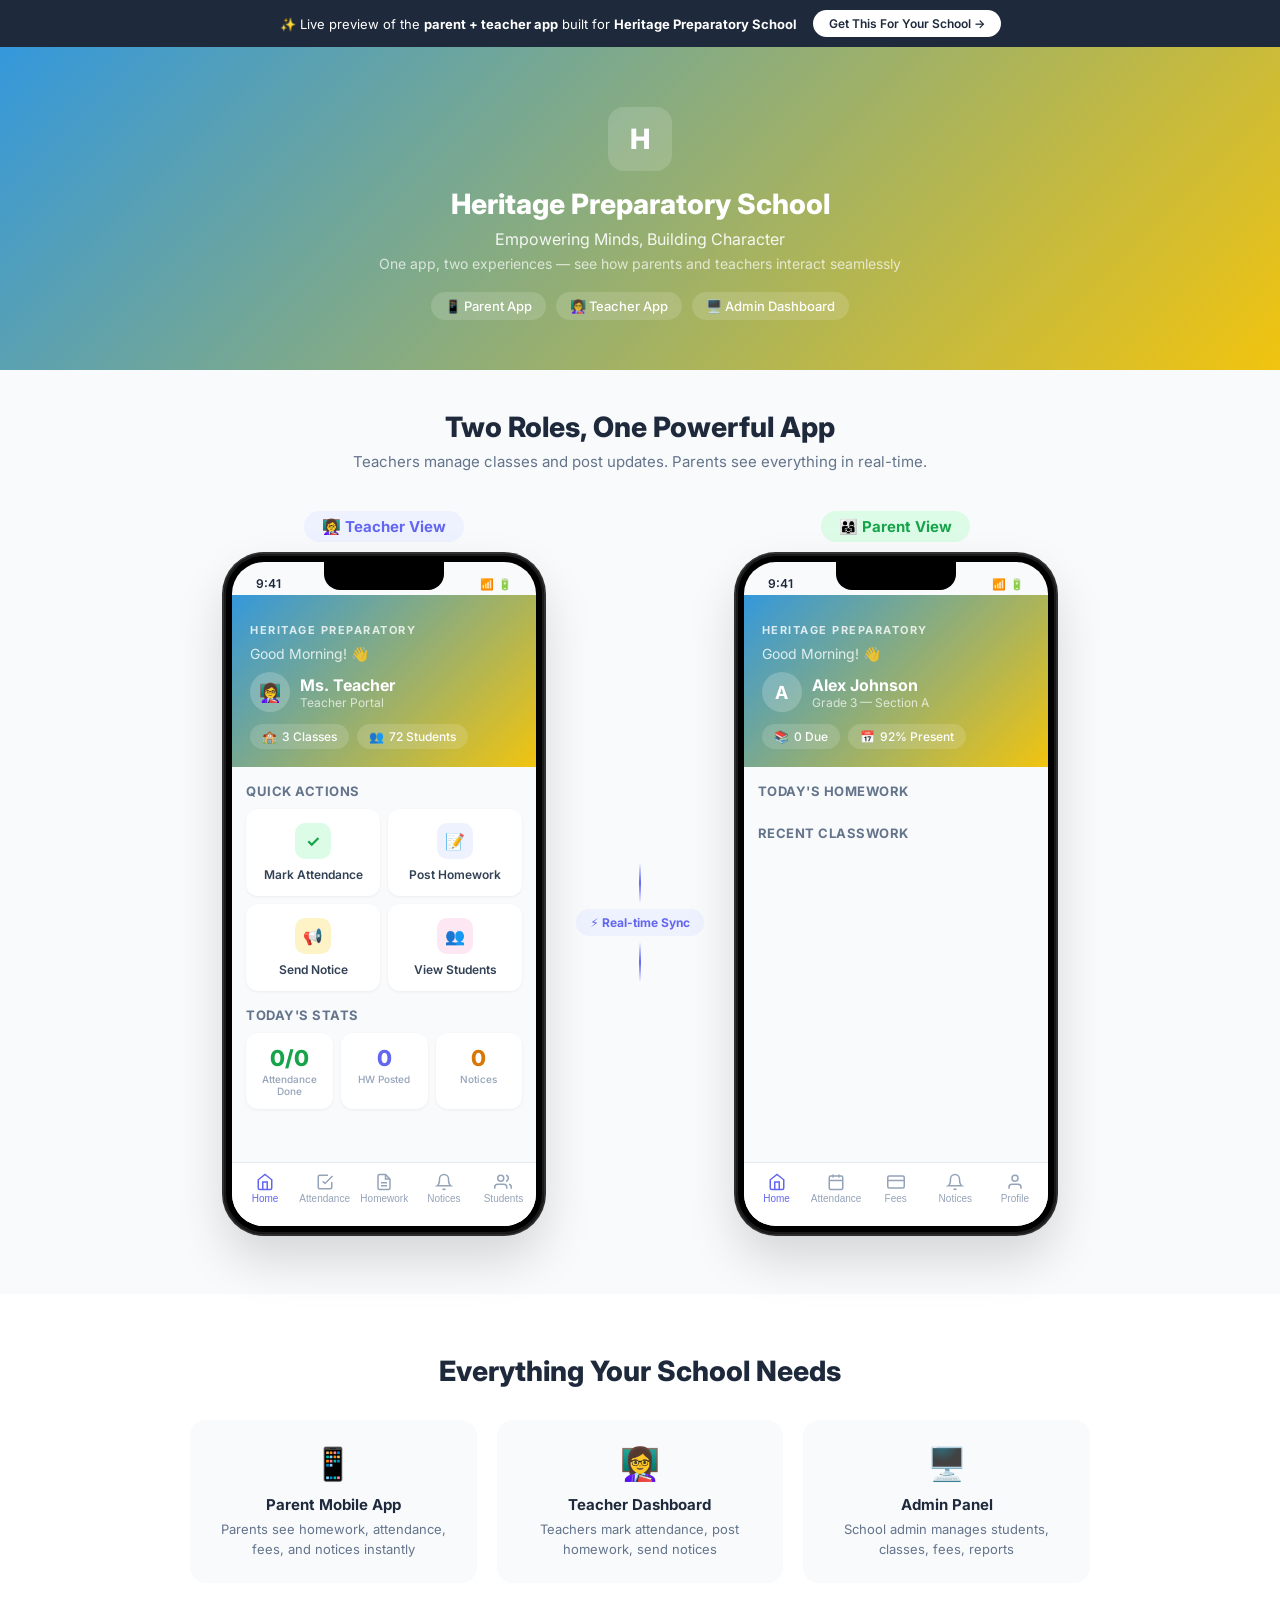
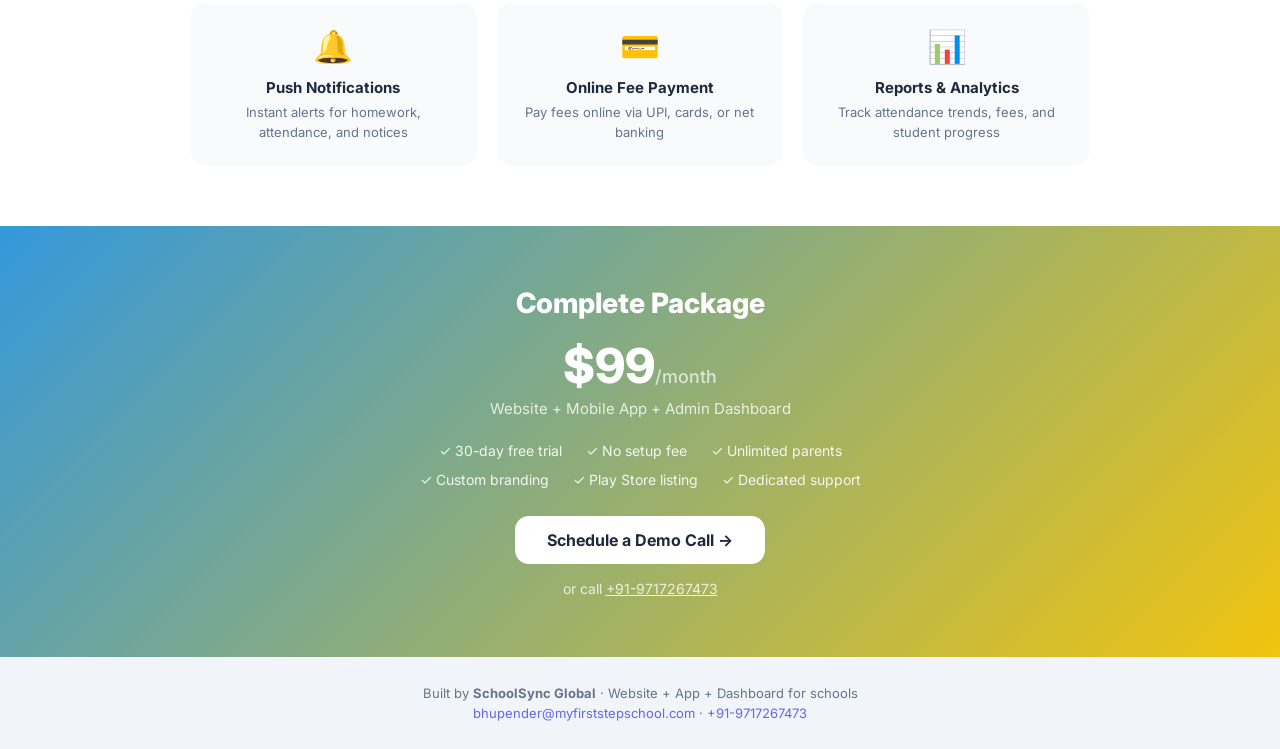
==== commit b28cfdaa: "Add app demo for Heritage Preparatory School" ====
--- a/app/index.html
+++ b/app/index.html
@@ -20,7 +20,7 @@
   </div>
 
   <!-- Hero section -->
-  <div class="hero-section" style="background:linear-gradient(135deg,#2ECC71,#F7DC6F)">
+  <div class="hero-section" style="background:linear-gradient(135deg,#3498db,#f1c40f)">
     <div class="hero-content">
       <div class="hero-logo" style="background:rgba(255,255,255,.15)">H</div>
       <h1>Heritage Preparatory School</h1>
@@ -55,19 +55,19 @@
 
             <!-- Teacher: Dashboard -->
             <div class="app-screen active" data-screen="t-dashboard" data-phone="teacher">
-              <div class="screen-hero" style="background:linear-gradient(135deg,#2ECC71,#F7DC6F)">
+              <div class="screen-hero" style="background:linear-gradient(135deg,#3498db,#f1c40f)">
                 <div class="app-name-bar">Heritage Preparatory</div>
                 <div class="hero-greeting">Good Morning! 👋</div>
                 <div class="hero-student">
                   <div class="student-avatar">👩‍🏫</div>
                   <div>
-                    <div class="student-name">Ms. Anita Verma</div>
+                    <div class="student-name">Ms. Teacher</div>
                     <div class="student-class">Teacher Portal</div>
                   </div>
                 </div>
                 <div class="hero-chips">
-                  <div class="glass-chip"><span>🏫</span> 4 Classes</div>
-                  <div class="glass-chip"><span>👥</span> 30 Students</div>
+                  <div class="glass-chip"><span>🏫</span> 3 Classes</div>
+                  <div class="glass-chip"><span>👥</span> 72 Students</div>
                 </div>
               </div>
               <div class="screen-body">
@@ -92,16 +92,16 @@
                 </div>
                 <div class="section-label" style="margin-top:16px">Today's Stats</div>
                 <div class="stats-row">
-                  <div class="stat-card"><div class="stat-num" style="color:#16A34A">2/3</div><div class="stat-lbl">Attendance Done</div></div>
-                  <div class="stat-card"><div class="stat-num" style="color:#6366F1">7</div><div class="stat-lbl">HW Posted</div></div>
-                  <div class="stat-card"><div class="stat-num" style="color:#D97706">5</div><div class="stat-lbl">Notices</div></div>
+                  <div class="stat-card"><div class="stat-num" style="color:#16A34A">0/0</div><div class="stat-lbl">Attendance Done</div></div>
+                  <div class="stat-card"><div class="stat-num" style="color:#6366F1">0</div><div class="stat-lbl">HW Posted</div></div>
+                  <div class="stat-card"><div class="stat-num" style="color:#D97706">0</div><div class="stat-lbl">Notices</div></div>
                 </div>
               </div>
             </div>
 
             <!-- Teacher: Mark Attendance -->
             <div class="app-screen" data-screen="t-attendance" data-phone="teacher">
-              <div class="screen-hero compact" style="background:linear-gradient(135deg,#2ECC71,#F7DC6F)">
+              <div class="screen-hero compact" style="background:linear-gradient(135deg,#3498db,#f1c40f)">
                 <div class="app-name-bar">Heritage Preparatory</div>
                 <div class="screen-title">Mark Attendance</div>
                 <div class="screen-subtitle">Monday, May 25, 2026</div>
@@ -118,7 +118,7 @@
 
             <!-- Teacher: Post Homework -->
             <div class="app-screen" data-screen="t-homework" data-phone="teacher">
-              <div class="screen-hero compact" style="background:linear-gradient(135deg,#2ECC71,#F7DC6F)">
+              <div class="screen-hero compact" style="background:linear-gradient(135deg,#3498db,#f1c40f)">
                 <div class="app-name-bar">Heritage Preparatory</div>
                 <div class="screen-title">Homework</div>
                 <div class="screen-subtitle">Post &amp; Manage</div>
@@ -129,7 +129,7 @@
                   <div class="form-group"><label class="form-label">Subject</label><div class="form-select">Mathematics</div></div>
                   <div class="form-group"><label class="form-label">Title</label><div class="form-input-demo">Chapter 5 — Fractions Practice</div></div>
                   <div class="form-group"><label class="form-label">Due Date</label><div class="form-input-demo">Tomorrow</div></div>
-                  <button class="submit-btn" style="background:#2ECC71">📤 Post Homework</button>
+                  <button class="submit-btn" style="background:#3498db">📤 Post Homework</button>
                 </div>
                 <div class="section-label" style="margin-top:16px">Recently Posted</div>
                 <div id="teacher-hw-list" class="card-list"></div>
@@ -138,7 +138,7 @@
 
             <!-- Teacher: Send Notice -->
             <div class="app-screen" data-screen="t-notices" data-phone="teacher">
-              <div class="screen-hero compact" style="background:linear-gradient(135deg,#2ECC71,#F7DC6F)">
+              <div class="screen-hero compact" style="background:linear-gradient(135deg,#3498db,#f1c40f)">
                 <div class="app-name-bar">Heritage Preparatory</div>
                 <div class="screen-title">Notices</div>
                 <div class="screen-subtitle">Post Announcements</div>
@@ -148,7 +148,7 @@
                   <div class="form-group"><label class="form-label">Target</label><div class="class-selector"><div class="class-chip active">All Classes</div><div class="class-chip">3-A</div><div class="class-chip">3-B</div></div></div>
                   <div class="form-group"><label class="form-label">Title</label><div class="form-input-demo">Annual Day Celebration</div></div>
                   <div class="form-group"><label class="form-label">Message</label><div class="form-textarea-demo">Our Annual Day will be held on June 15th. All parents are invited.</div></div>
-                  <button class="submit-btn" style="background:#2ECC71">📢 Post Notice</button>
+                  <button class="submit-btn" style="background:#3498db">📢 Post Notice</button>
                 </div>
                 <div class="section-label" style="margin-top:16px">Recent</div>
                 <div id="teacher-notices-list" class="card-list"></div>
@@ -157,7 +157,7 @@
 
             <!-- Teacher: Students -->
             <div class="app-screen" data-screen="t-students" data-phone="teacher">
-              <div class="screen-hero compact" style="background:linear-gradient(135deg,#2ECC71,#F7DC6F)">
+              <div class="screen-hero compact" style="background:linear-gradient(135deg,#3498db,#f1c40f)">
                 <div class="app-name-bar">Heritage Preparatory</div>
                 <div class="screen-title">Students</div>
                 <div class="screen-subtitle">Class Directory</div>
@@ -200,15 +200,15 @@
 
             <!-- Parent: Home -->
             <div class="app-screen active" data-screen="p-home" data-phone="parent">
-              <div class="screen-hero" style="background:linear-gradient(135deg,#2ECC71,#F7DC6F)">
+              <div class="screen-hero" style="background:linear-gradient(135deg,#3498db,#f1c40f)">
                 <div class="app-name-bar">Heritage Preparatory</div>
                 <div class="hero-greeting">Good Morning! 👋</div>
                 <div class="hero-student">
-                  <div class="student-avatar">R</div>
-                  <div><div class="student-name">Rohan Jain</div><div class="student-class">Grade 5 — Section C</div></div>
+                  <div class="student-avatar">A</div>
+                  <div><div class="student-name">Alex Johnson</div><div class="student-class">Grade 3 — Section A</div></div>
                 </div>
                 <div class="hero-chips">
-                  <div class="glass-chip"><span>📚</span> 4 Due</div>
+                  <div class="glass-chip"><span>📚</span> 0 Due</div>
                   <div class="glass-chip"><span>📅</span> 92% Present</div>
                 </div>
               </div>
@@ -222,13 +222,13 @@
 
             <!-- Parent: Attendance -->
             <div class="app-screen" data-screen="p-attendance" data-phone="parent">
-              <div class="screen-hero compact" style="background:linear-gradient(135deg,#2ECC71,#F7DC6F)">
+              <div class="screen-hero compact" style="background:linear-gradient(135deg,#3498db,#f1c40f)">
                 <div class="app-name-bar">Heritage Preparatory</div>
                 <div class="screen-title">Attendance</div>
                 <div class="screen-subtitle">May Summary</div>
               </div>
               <div class="screen-body">
-                <div class="attendance-ring-area"><div class="ring-container"><svg class="progress-ring" viewBox="0 0 120 120"><circle class="ring-bg" cx="60" cy="60" r="52"/><circle class="ring-progress" cx="60" cy="60" r="52" stroke="#2ECC71" stroke-dasharray="326.7" stroke-dashoffset="26"/></svg><div class="ring-label">92%</div></div></div>
+                <div class="attendance-ring-area"><div class="ring-container"><svg class="progress-ring" viewBox="0 0 120 120"><circle class="ring-bg" cx="60" cy="60" r="52"/><circle class="ring-progress" cx="60" cy="60" r="52" stroke="#3498db" stroke-dasharray="326.7" stroke-dashoffset="26"/></svg><div class="ring-label">92%</div></div></div>
                 <div class="attendance-stats">
                   <div class="att-stat present"><div class="att-num">22</div><div class="att-label">Present</div></div>
                   <div class="att-stat absent"><div class="att-num">2</div><div class="att-label">Absent</div></div>
@@ -241,13 +241,13 @@
 
             <!-- Parent: Fees -->
             <div class="app-screen" data-screen="p-fees" data-phone="parent">
-              <div class="screen-hero compact" style="background:linear-gradient(135deg,#2ECC71,#F7DC6F)">
+              <div class="screen-hero compact" style="background:linear-gradient(135deg,#3498db,#f1c40f)">
                 <div class="app-name-bar">Heritage Preparatory</div>
                 <div class="screen-title">Fees</div>
                 <div class="screen-subtitle">Payment Summary</div>
               </div>
               <div class="screen-body">
-                <div class="fee-summary"><div class="fee-total"><div class="fee-amount">$2,300</div><div class="fee-label">Total This Term</div></div><div class="fee-chips"><div class="fee-chip paid"><span>✓</span> <span>1</span> Paid</div><div class="fee-chip pending"><span>!</span> <span>3</span> Pending</div></div></div>
+                <div class="fee-summary"><div class="fee-total"><div class="fee-amount">$0</div><div class="fee-label">Total This Term</div></div><div class="fee-chips"><div class="fee-chip paid"><span>✓</span> <span>0</span> Paid</div><div class="fee-chip pending"><span>!</span> <span>0</span> Pending</div></div></div>
                 <div class="section-label">Fee Details</div>
                 <div id="fees-list" class="card-list"></div>
               </div>
@@ -255,7 +255,7 @@
 
             <!-- Parent: Notices -->
             <div class="app-screen" data-screen="p-notices" data-phone="parent">
-              <div class="screen-hero compact" style="background:linear-gradient(135deg,#2ECC71,#F7DC6F)">
+              <div class="screen-hero compact" style="background:linear-gradient(135deg,#3498db,#f1c40f)">
                 <div class="app-name-bar">Heritage Preparatory</div>
                 <div class="screen-title">Notices</div>
                 <div class="screen-subtitle">School Announcements</div>
@@ -265,18 +265,18 @@
 
             <!-- Parent: Profile -->
             <div class="app-screen" data-screen="p-profile" data-phone="parent">
-              <div class="screen-hero compact" style="background:linear-gradient(135deg,#2ECC71,#F7DC6F)">
+              <div class="screen-hero compact" style="background:linear-gradient(135deg,#3498db,#f1c40f)">
                 <div class="app-name-bar">Heritage Preparatory</div>
                 <div class="screen-title">Profile</div>
                 <div class="screen-subtitle">Student Information</div>
               </div>
               <div class="screen-body">
-                <div class="profile-header"><div class="profile-avatar" style="background:linear-gradient(135deg,#2ECC71,#F7DC6F)">R</div><div class="profile-name">Rohan Jain</div><div class="profile-class">Grade 5 — Section C · Roll No. 12</div></div>
+                <div class="profile-header"><div class="profile-avatar" style="background:linear-gradient(135deg,#3498db,#f1c40f)">A</div><div class="profile-name">Alex Johnson</div><div class="profile-class">Grade 3 — Section A · Roll No. 12</div></div>
                 <div class="profile-details">
                   <div class="profile-row"><span class="profile-icon">🏫</span><div><div class="pd-label">School</div><div class="pd-value">Heritage Preparatory School</div></div></div>
-                  <div class="profile-row"><span class="profile-icon">👨‍👩‍👧</span><div><div class="pd-label">Parent</div><div class="pd-value">Ramesh Jain</div></div></div>
-                  <div class="profile-row"><span class="profile-icon">📞</span><div><div class="pd-label">Contact</div><div class="pd-value">1234567890</div></div></div>
-                  <div class="profile-row"><span class="profile-icon">📧</span><div><div class="pd-label">Email</div><div class="pd-value">rameshjain@example.com</div></div></div>
+                  <div class="profile-row"><span class="profile-icon">👨‍👩‍👧</span><div><div class="pd-label">Parent</div><div class="pd-value">Sarah Johnson</div></div></div>
+                  <div class="profile-row"><span class="profile-icon">📞</span><div><div class="pd-label">Contact</div><div class="pd-value">+1-555-0123</div></div></div>
+                  <div class="profile-row"><span class="profile-icon">📧</span><div><div class="pd-label">Email</div><div class="pd-value">parent@email.com</div></div></div>
                   <div class="profile-row"><span class="profile-icon">🩸</span><div><div class="pd-label">Blood Group</div><div class="pd-value">O+</div></div></div>
                 </div>
               </div>
@@ -311,7 +311,7 @@
   </div>
 
   <!-- Pricing -->
-  <div class="pricing-section" style="background:linear-gradient(135deg,#2ECC71,#F7DC6F)">
+  <div class="pricing-section" style="background:linear-gradient(135deg,#3498db,#f1c40f)">
     <div class="pricing-inner">
       <h2>Complete Package</h2>
       <div class="pricing-price">$99<span>/month</span></div>
@@ -329,7 +329,7 @@
     </div>
   </footer>
 
-  <script>window.__SCHOOL_CONFIG__ = {"homework":[{"subject":"Math","title":"Multiplication Tables Practice","due":"Tomorrow","status":"pending"},{"subject":"Science","title":"Ecosystem Project","due":"This Week","status":"pending"},{"subject":"English","title":"Reading Journal","due":"Next Week","status":"pending"},{"subject":"History","title":"Timeline Project","due":"In 2 Weeks","status":"pending"}],"classwork":[{"subject":"Math","title":"Chapter 4 Quiz","date":"Today"},{"subject":"Science","title":"Lab Experiment","date":"Yesterday"},{"subject":"English","title":"Reading Comprehension","date":"Yesterday"}],"absences":[{"date":"2024-04-10","reason":"Illness","status":"approved"},{"date":"2024-04-12","reason":"Family Emergency","status":"approved"}],"fees":[{"type":"Tuition","amount":"$1200.00","due":"2024-05-01","status":"Paid"},{"type":"Activity Fee","amount":"$100.00","due":"2024-04-15","status":"Pending"},{"type":"Transport Fee","amount":"$200.00","due":"2024-04-20","status":"Pending"},{"type":"Books Fee","amount":"₹ 800.00","due":"2024-04-25","status":"Pending"}],"notices":[{"title":"Spring Break Schedule","body":"The school will be closed from March 20 to 24 for Spring Break. Students are expected to return on March 25.","date":"2024-03-10"},{"title":"Parent-Teacher Conferences","body":"Parent-teacher conferences will be held on March 25. Please schedule a meeting with your child's teacher.","date":"2024-03-15"},{"title":"School Closure","body":"The school will be closed on March 18 due to inclement weather.","date":"2024-03-17"},{"title":"Summer Camp Registration","body":"Summer camp registration is now open. Please register your child on the school website.","date":"2024-03-20"}],"teacher":{"students":[{"name":"Emily Chen","roll":101,"parent":"Jen Chen","color":"#FF69B4","textColor":"#FFFFFF"},{"name":"Aryan Patel","roll":102,"parent":"Sunita Patel","color":"#008000","textColor":"#FFFFFF"},{"name":"Sophia Davis","roll":103,"parent":"Mike Davis","color":"#808080","textColor":"#FFFFFF"}],"recentHomework":[{"subject":"Math","title":"Chapter 5 Assignment","class":"Grade 5","date":"2024-04-15"},{"subject":"Science","title":"Lab Report","class":"Grade 5","date":"2024-04-17"},{"subject":"English","title":"Reading Comprehension","class":"Grade 5","date":"2024-04-19"}],"recentNotices":[{"title":"Spring Break Schedule","target":"All Students","date":"2024-03-20"},{"title":"Parent-Teacher Conferences","target":"Parents of Grade 5 Students","date":"2024-03-25"}]}};</script>
+  <script>window.__SCHOOL_CONFIG__ = {"homework":[],"classwork":[],"absences":[],"fees":[],"notices":[],"teacher":{"students":[],"recentHomework":[],"recentNotices":[]}};</script>
   <script src="/app/app.js"></script>
 </body>
 </html>
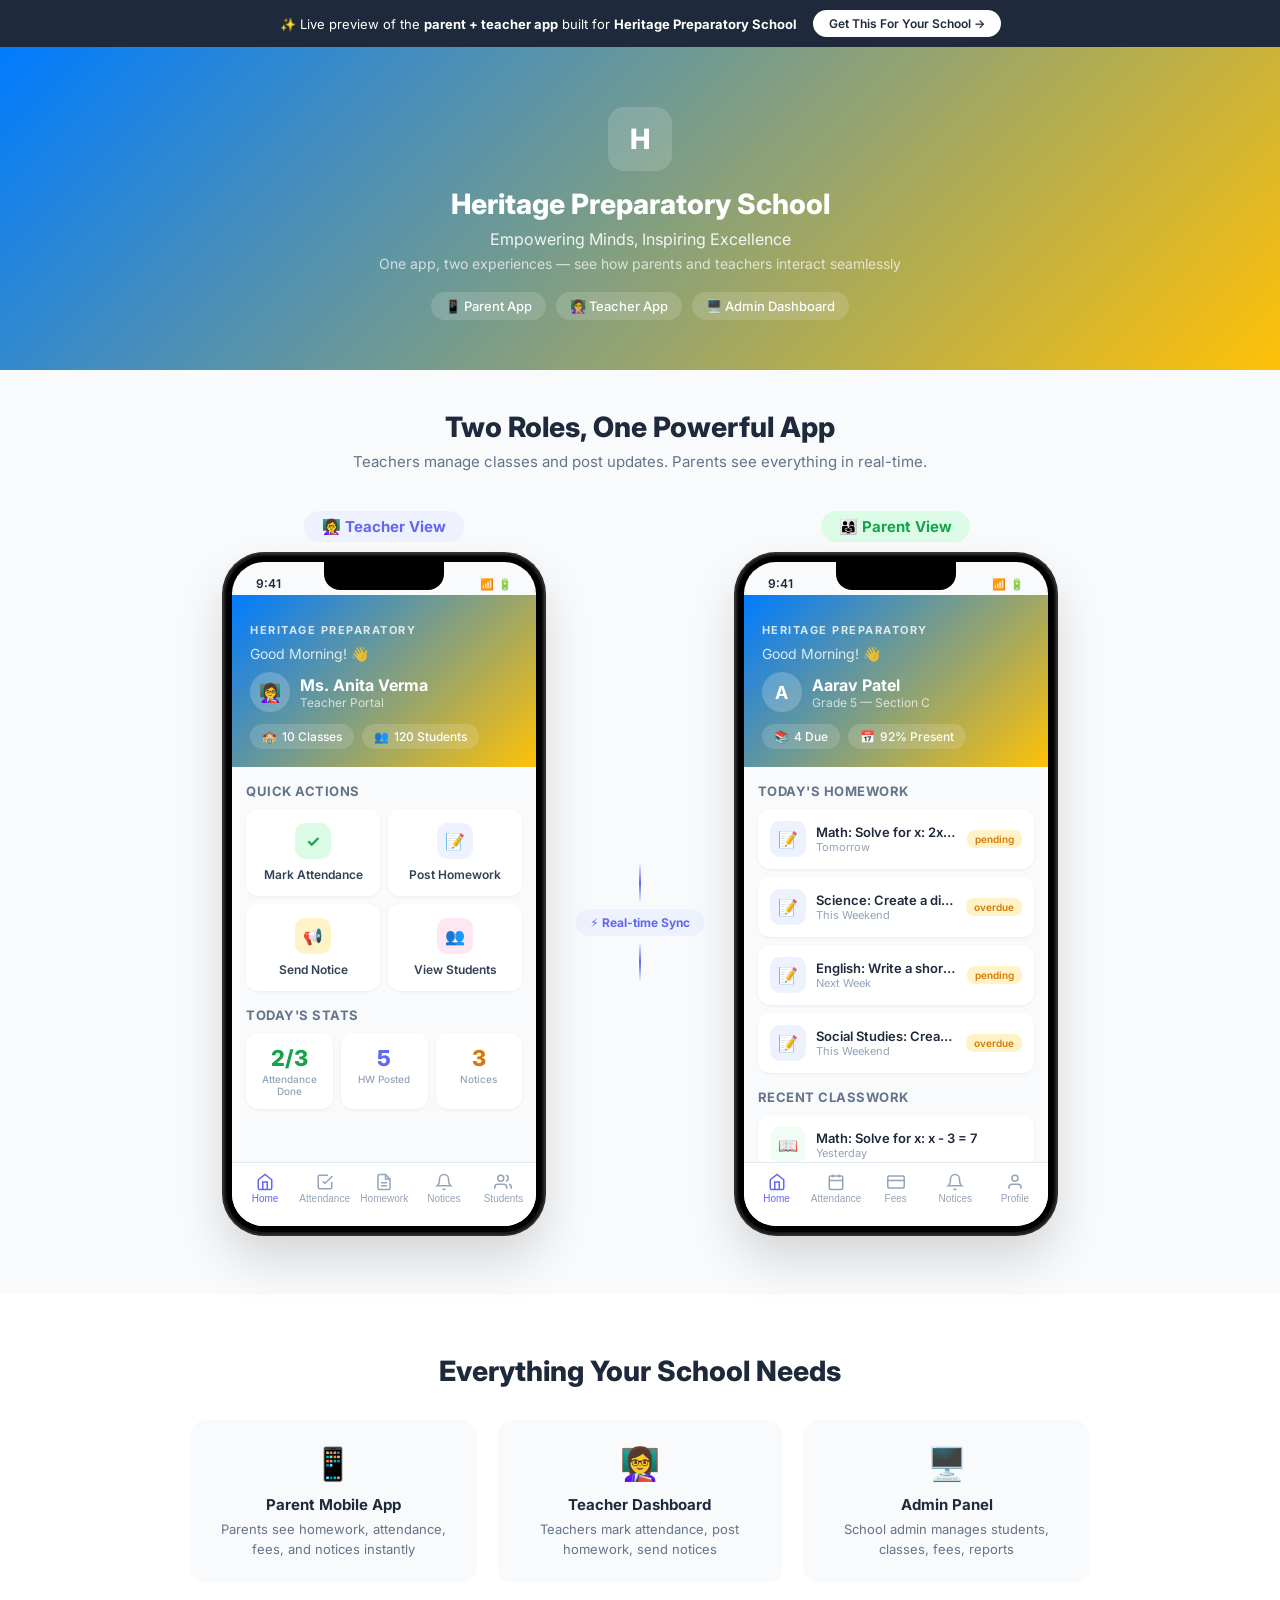
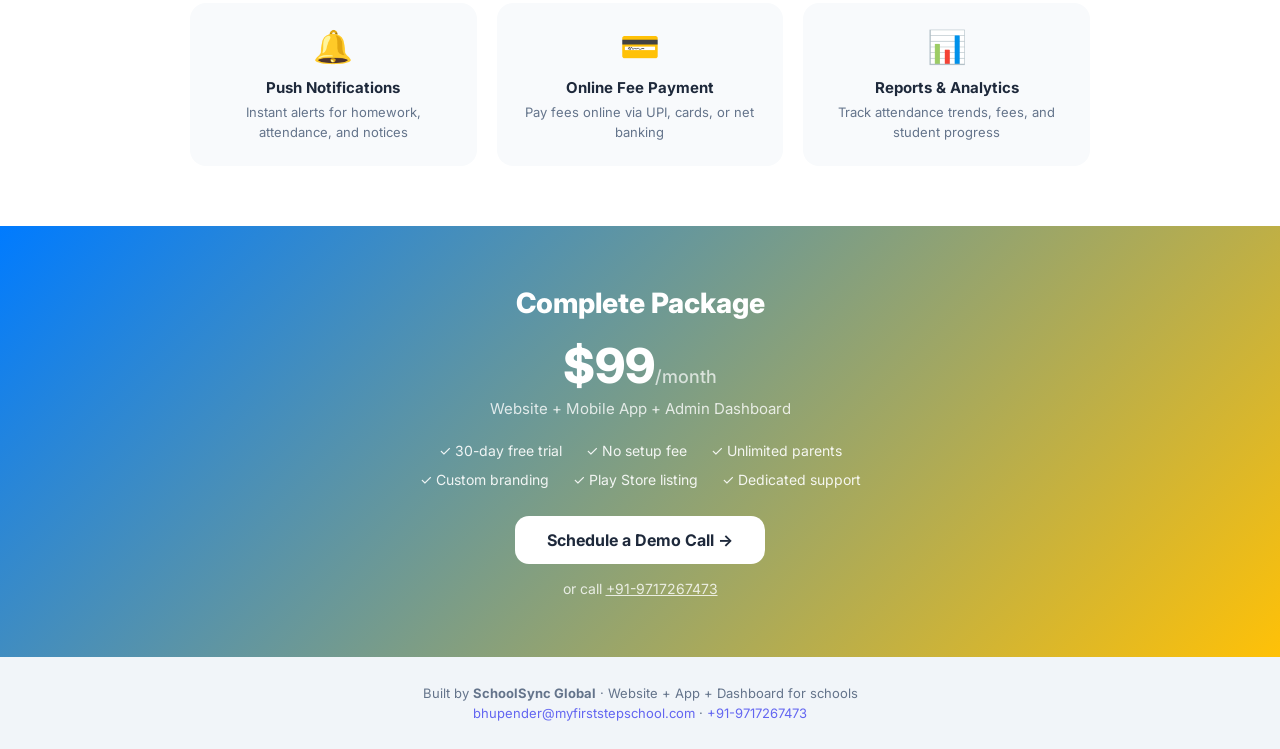
==== commit 5b8afac0: "Add app demo for Heritage Preparatory School" ====
--- a/app/index.html
+++ b/app/index.html
@@ -20,11 +20,11 @@
   </div>
 
   <!-- Hero section -->
-  <div class="hero-section" style="background:linear-gradient(135deg,#3498db,#f1c40f)">
+  <div class="hero-section" style="background:linear-gradient(135deg,#007BFF,#FFC107)">
     <div class="hero-content">
       <div class="hero-logo" style="background:rgba(255,255,255,.15)">H</div>
       <h1>Heritage Preparatory School</h1>
-      <p class="hero-tagline">Empowering Minds, Building Character</p>
+      <p class="hero-tagline">Empowering Minds, Inspiring Excellence</p>
       <p class="hero-desc">One app, two experiences — see how parents and teachers interact seamlessly</p>
       <div class="hero-badges">
         <span class="hero-badge">📱 Parent App</span>
@@ -55,19 +55,19 @@
 
             <!-- Teacher: Dashboard -->
             <div class="app-screen active" data-screen="t-dashboard" data-phone="teacher">
-              <div class="screen-hero" style="background:linear-gradient(135deg,#3498db,#f1c40f)">
+              <div class="screen-hero" style="background:linear-gradient(135deg,#007BFF,#FFC107)">
                 <div class="app-name-bar">Heritage Preparatory</div>
                 <div class="hero-greeting">Good Morning! 👋</div>
                 <div class="hero-student">
                   <div class="student-avatar">👩‍🏫</div>
                   <div>
-                    <div class="student-name">Ms. Teacher</div>
+                    <div class="student-name">Ms. Anita Verma</div>
                     <div class="student-class">Teacher Portal</div>
                   </div>
                 </div>
                 <div class="hero-chips">
-                  <div class="glass-chip"><span>🏫</span> 3 Classes</div>
-                  <div class="glass-chip"><span>👥</span> 72 Students</div>
+                  <div class="glass-chip"><span>🏫</span> 10 Classes</div>
+                  <div class="glass-chip"><span>👥</span> 120 Students</div>
                 </div>
               </div>
               <div class="screen-body">
@@ -92,16 +92,16 @@
                 </div>
                 <div class="section-label" style="margin-top:16px">Today's Stats</div>
                 <div class="stats-row">
-                  <div class="stat-card"><div class="stat-num" style="color:#16A34A">0/0</div><div class="stat-lbl">Attendance Done</div></div>
-                  <div class="stat-card"><div class="stat-num" style="color:#6366F1">0</div><div class="stat-lbl">HW Posted</div></div>
-                  <div class="stat-card"><div class="stat-num" style="color:#D97706">0</div><div class="stat-lbl">Notices</div></div>
+                  <div class="stat-card"><div class="stat-num" style="color:#16A34A">2/3</div><div class="stat-lbl">Attendance Done</div></div>
+                  <div class="stat-card"><div class="stat-num" style="color:#6366F1">5</div><div class="stat-lbl">HW Posted</div></div>
+                  <div class="stat-card"><div class="stat-num" style="color:#D97706">3</div><div class="stat-lbl">Notices</div></div>
                 </div>
               </div>
             </div>
 
             <!-- Teacher: Mark Attendance -->
             <div class="app-screen" data-screen="t-attendance" data-phone="teacher">
-              <div class="screen-hero compact" style="background:linear-gradient(135deg,#3498db,#f1c40f)">
+              <div class="screen-hero compact" style="background:linear-gradient(135deg,#007BFF,#FFC107)">
                 <div class="app-name-bar">Heritage Preparatory</div>
                 <div class="screen-title">Mark Attendance</div>
                 <div class="screen-subtitle">Monday, May 25, 2026</div>
@@ -118,7 +118,7 @@
 
             <!-- Teacher: Post Homework -->
             <div class="app-screen" data-screen="t-homework" data-phone="teacher">
-              <div class="screen-hero compact" style="background:linear-gradient(135deg,#3498db,#f1c40f)">
+              <div class="screen-hero compact" style="background:linear-gradient(135deg,#007BFF,#FFC107)">
                 <div class="app-name-bar">Heritage Preparatory</div>
                 <div class="screen-title">Homework</div>
                 <div class="screen-subtitle">Post &amp; Manage</div>
@@ -129,7 +129,7 @@
                   <div class="form-group"><label class="form-label">Subject</label><div class="form-select">Mathematics</div></div>
                   <div class="form-group"><label class="form-label">Title</label><div class="form-input-demo">Chapter 5 — Fractions Practice</div></div>
                   <div class="form-group"><label class="form-label">Due Date</label><div class="form-input-demo">Tomorrow</div></div>
-                  <button class="submit-btn" style="background:#3498db">📤 Post Homework</button>
+                  <button class="submit-btn" style="background:#007BFF">📤 Post Homework</button>
                 </div>
                 <div class="section-label" style="margin-top:16px">Recently Posted</div>
                 <div id="teacher-hw-list" class="card-list"></div>
@@ -138,7 +138,7 @@
 
             <!-- Teacher: Send Notice -->
             <div class="app-screen" data-screen="t-notices" data-phone="teacher">
-              <div class="screen-hero compact" style="background:linear-gradient(135deg,#3498db,#f1c40f)">
+              <div class="screen-hero compact" style="background:linear-gradient(135deg,#007BFF,#FFC107)">
                 <div class="app-name-bar">Heritage Preparatory</div>
                 <div class="screen-title">Notices</div>
                 <div class="screen-subtitle">Post Announcements</div>
@@ -148,7 +148,7 @@
                   <div class="form-group"><label class="form-label">Target</label><div class="class-selector"><div class="class-chip active">All Classes</div><div class="class-chip">3-A</div><div class="class-chip">3-B</div></div></div>
                   <div class="form-group"><label class="form-label">Title</label><div class="form-input-demo">Annual Day Celebration</div></div>
                   <div class="form-group"><label class="form-label">Message</label><div class="form-textarea-demo">Our Annual Day will be held on June 15th. All parents are invited.</div></div>
-                  <button class="submit-btn" style="background:#3498db">📢 Post Notice</button>
+                  <button class="submit-btn" style="background:#007BFF">📢 Post Notice</button>
                 </div>
                 <div class="section-label" style="margin-top:16px">Recent</div>
                 <div id="teacher-notices-list" class="card-list"></div>
@@ -157,7 +157,7 @@
 
             <!-- Teacher: Students -->
             <div class="app-screen" data-screen="t-students" data-phone="teacher">
-              <div class="screen-hero compact" style="background:linear-gradient(135deg,#3498db,#f1c40f)">
+              <div class="screen-hero compact" style="background:linear-gradient(135deg,#007BFF,#FFC107)">
                 <div class="app-name-bar">Heritage Preparatory</div>
                 <div class="screen-title">Students</div>
                 <div class="screen-subtitle">Class Directory</div>
@@ -200,15 +200,15 @@
 
             <!-- Parent: Home -->
             <div class="app-screen active" data-screen="p-home" data-phone="parent">
-              <div class="screen-hero" style="background:linear-gradient(135deg,#3498db,#f1c40f)">
+              <div class="screen-hero" style="background:linear-gradient(135deg,#007BFF,#FFC107)">
                 <div class="app-name-bar">Heritage Preparatory</div>
                 <div class="hero-greeting">Good Morning! 👋</div>
                 <div class="hero-student">
                   <div class="student-avatar">A</div>
-                  <div><div class="student-name">Alex Johnson</div><div class="student-class">Grade 3 — Section A</div></div>
+                  <div><div class="student-name">Aarav Patel</div><div class="student-class">Grade 5 — Section C</div></div>
                 </div>
                 <div class="hero-chips">
-                  <div class="glass-chip"><span>📚</span> 0 Due</div>
+                  <div class="glass-chip"><span>📚</span> 4 Due</div>
                   <div class="glass-chip"><span>📅</span> 92% Present</div>
                 </div>
               </div>
@@ -222,13 +222,13 @@
 
             <!-- Parent: Attendance -->
             <div class="app-screen" data-screen="p-attendance" data-phone="parent">
-              <div class="screen-hero compact" style="background:linear-gradient(135deg,#3498db,#f1c40f)">
+              <div class="screen-hero compact" style="background:linear-gradient(135deg,#007BFF,#FFC107)">
                 <div class="app-name-bar">Heritage Preparatory</div>
                 <div class="screen-title">Attendance</div>
                 <div class="screen-subtitle">May Summary</div>
               </div>
               <div class="screen-body">
-                <div class="attendance-ring-area"><div class="ring-container"><svg class="progress-ring" viewBox="0 0 120 120"><circle class="ring-bg" cx="60" cy="60" r="52"/><circle class="ring-progress" cx="60" cy="60" r="52" stroke="#3498db" stroke-dasharray="326.7" stroke-dashoffset="26"/></svg><div class="ring-label">92%</div></div></div>
+                <div class="attendance-ring-area"><div class="ring-container"><svg class="progress-ring" viewBox="0 0 120 120"><circle class="ring-bg" cx="60" cy="60" r="52"/><circle class="ring-progress" cx="60" cy="60" r="52" stroke="#007BFF" stroke-dasharray="326.7" stroke-dashoffset="26"/></svg><div class="ring-label">92%</div></div></div>
                 <div class="attendance-stats">
                   <div class="att-stat present"><div class="att-num">22</div><div class="att-label">Present</div></div>
                   <div class="att-stat absent"><div class="att-num">2</div><div class="att-label">Absent</div></div>
@@ -241,13 +241,13 @@
 
             <!-- Parent: Fees -->
             <div class="app-screen" data-screen="p-fees" data-phone="parent">
-              <div class="screen-hero compact" style="background:linear-gradient(135deg,#3498db,#f1c40f)">
+              <div class="screen-hero compact" style="background:linear-gradient(135deg,#007BFF,#FFC107)">
                 <div class="app-name-bar">Heritage Preparatory</div>
                 <div class="screen-title">Fees</div>
                 <div class="screen-subtitle">Payment Summary</div>
               </div>
               <div class="screen-body">
-                <div class="fee-summary"><div class="fee-total"><div class="fee-amount">$0</div><div class="fee-label">Total This Term</div></div><div class="fee-chips"><div class="fee-chip paid"><span>✓</span> <span>0</span> Paid</div><div class="fee-chip pending"><span>!</span> <span>0</span> Pending</div></div></div>
+                <div class="fee-summary"><div class="fee-total"><div class="fee-amount">$1,370</div><div class="fee-label">Total This Term</div></div><div class="fee-chips"><div class="fee-chip paid"><span>✓</span> <span>2</span> Paid</div><div class="fee-chip pending"><span>!</span> <span>2</span> Pending</div></div></div>
                 <div class="section-label">Fee Details</div>
                 <div id="fees-list" class="card-list"></div>
               </div>
@@ -255,7 +255,7 @@
 
             <!-- Parent: Notices -->
             <div class="app-screen" data-screen="p-notices" data-phone="parent">
-              <div class="screen-hero compact" style="background:linear-gradient(135deg,#3498db,#f1c40f)">
+              <div class="screen-hero compact" style="background:linear-gradient(135deg,#007BFF,#FFC107)">
                 <div class="app-name-bar">Heritage Preparatory</div>
                 <div class="screen-title">Notices</div>
                 <div class="screen-subtitle">School Announcements</div>
@@ -265,18 +265,18 @@
 
             <!-- Parent: Profile -->
             <div class="app-screen" data-screen="p-profile" data-phone="parent">
-              <div class="screen-hero compact" style="background:linear-gradient(135deg,#3498db,#f1c40f)">
+              <div class="screen-hero compact" style="background:linear-gradient(135deg,#007BFF,#FFC107)">
                 <div class="app-name-bar">Heritage Preparatory</div>
                 <div class="screen-title">Profile</div>
                 <div class="screen-subtitle">Student Information</div>
               </div>
               <div class="screen-body">
-                <div class="profile-header"><div class="profile-avatar" style="background:linear-gradient(135deg,#3498db,#f1c40f)">A</div><div class="profile-name">Alex Johnson</div><div class="profile-class">Grade 3 — Section A · Roll No. 12</div></div>
+                <div class="profile-header"><div class="profile-avatar" style="background:linear-gradient(135deg,#007BFF,#FFC107)">A</div><div class="profile-name">Aarav Patel</div><div class="profile-class">Grade 5 — Section C · Roll No. 12</div></div>
                 <div class="profile-details">
                   <div class="profile-row"><span class="profile-icon">🏫</span><div><div class="pd-label">School</div><div class="pd-value">Heritage Preparatory School</div></div></div>
-                  <div class="profile-row"><span class="profile-icon">👨‍👩‍👧</span><div><div class="pd-label">Parent</div><div class="pd-value">Sarah Johnson</div></div></div>
-                  <div class="profile-row"><span class="profile-icon">📞</span><div><div class="pd-label">Contact</div><div class="pd-value">+1-555-0123</div></div></div>
-                  <div class="profile-row"><span class="profile-icon">📧</span><div><div class="pd-label">Email</div><div class="pd-value">parent@email.com</div></div></div>
+                  <div class="profile-row"><span class="profile-icon">👨‍👩‍👧</span><div><div class="pd-label">Parent</div><div class="pd-value">Mr. & Mrs. Rohan Patel</div></div></div>
+                  <div class="profile-row"><span class="profile-icon">📞</span><div><div class="pd-label">Contact</div><div class="pd-value">+1 404-123-4567</div></div></div>
+                  <div class="profile-row"><span class="profile-icon">📧</span><div><div class="pd-label">Email</div><div class="pd-value">rohan.patel@example.com</div></div></div>
                   <div class="profile-row"><span class="profile-icon">🩸</span><div><div class="pd-label">Blood Group</div><div class="pd-value">O+</div></div></div>
                 </div>
               </div>
@@ -311,7 +311,7 @@
   </div>
 
   <!-- Pricing -->
-  <div class="pricing-section" style="background:linear-gradient(135deg,#3498db,#f1c40f)">
+  <div class="pricing-section" style="background:linear-gradient(135deg,#007BFF,#FFC107)">
     <div class="pricing-inner">
       <h2>Complete Package</h2>
       <div class="pricing-price">$99<span>/month</span></div>
@@ -329,7 +329,7 @@
     </div>
   </footer>
 
-  <script>window.__SCHOOL_CONFIG__ = {"homework":[],"classwork":[],"absences":[],"fees":[],"notices":[],"teacher":{"students":[],"recentHomework":[],"recentNotices":[]}};</script>
+  <script>window.__SCHOOL_CONFIG__ = {"homework":[{"subject":"Math","title":"Solve for x: 2x + 5 = 11","due":"Tomorrow","status":"pending"},{"subject":"Science","title":"Create a diagram of the human body","due":"This Weekend","status":"overdue"},{"subject":"English","title":"Write a short story about a historical event","due":"Next Week","status":"pending"},{"subject":"Social Studies","title":"Create a timeline of the American Revolution","due":"This Weekend","status":"overdue"}],"classwork":[{"subject":"Math","title":"Solve for x: x - 3 = 7","date":"Yesterday"},{"subject":"Science","title":"Create a chart of the solar system","date":"Today"},{"subject":"English","title":"Read Chapter 4 - The Great Gatsby","date":"Yesterday"}],"absences":[{"date":"2024-05-10","reason":"Illness","status":"approved"},{"date":"2024-05-15","reason":"Family Emergency","status":"approved"}],"fees":[{"type":"Tuition","amount":"$1,200","due":"2024-06-01","status":"Paid"},{"type":"Activity","amount":"$100","due":"2024-05-20","status":"Pending"},{"type":"Transport","amount":"$50","due":"2024-05-15","status":"Paid"},{"type":"Books","amount":"$20","due":"2024-05-10","status":"Pending"}],"notices":[{"title":"Field Day - May 20th","body":"All students are required to participate in Field Day on May 20th. Please ensure that your child is present and ready to participate.","date":"2024-05-15"},{"title":"Parent-Teacher Conference","body":"Parents of Grade 5 students are required to attend a Parent-Teacher Conference on May 22nd. Please RSVP by May 15th.","date":"2024-05-15"},{"title":"Spring Break - May 20th - 24th","body":"School will be closed from May 20th to May 24th for Spring Break. Please ensure that your child is aware of the dates and makes necessary arrangements.","date":"2024-05-15"},{"title":"Summer Camp - June 1st - July 31st","body":"Summer Camp will be held from June 1st to July 31st. Please register your child by May 20th to secure a spot.","date":"2024-05-15"}],"teacher":{"students":[{"name":"Aarav Patel","roll":1,"parent":"Parent","color":"#FFC107","textColor":"#000000"},{"name":"Eshaan Shah","roll":1,"parent":"Parent","color":"#007BFF","textColor":"#FFFFFF"},{"name":"Kaitlyn Lee","roll":1,"parent":"Parent","color":"#FF69B4","textColor":"#000000"}],"recentHomework":[{"subject":"Math","title":"Chapter 5 - Geometry","class":"Grade 5","date":"2024-05-15"},{"subject":"Science","title":"Chapter 3 - Ecosystems","class":"Grade 5","date":"2024-05-12"},{"subject":"English","title":"Reading Comprehension","class":"Grade 5","date":"2024-05-18"}],"recentNotices":[{"title":"Field Day - May 20th","target":"All Students","date":"2024-05-15"},{"title":"Parent-Teacher Conference","target":"Parents of Grade 5","date":"2024-05-22"}]}};</script>
   <script src="/app/app.js"></script>
 </body>
 </html>
